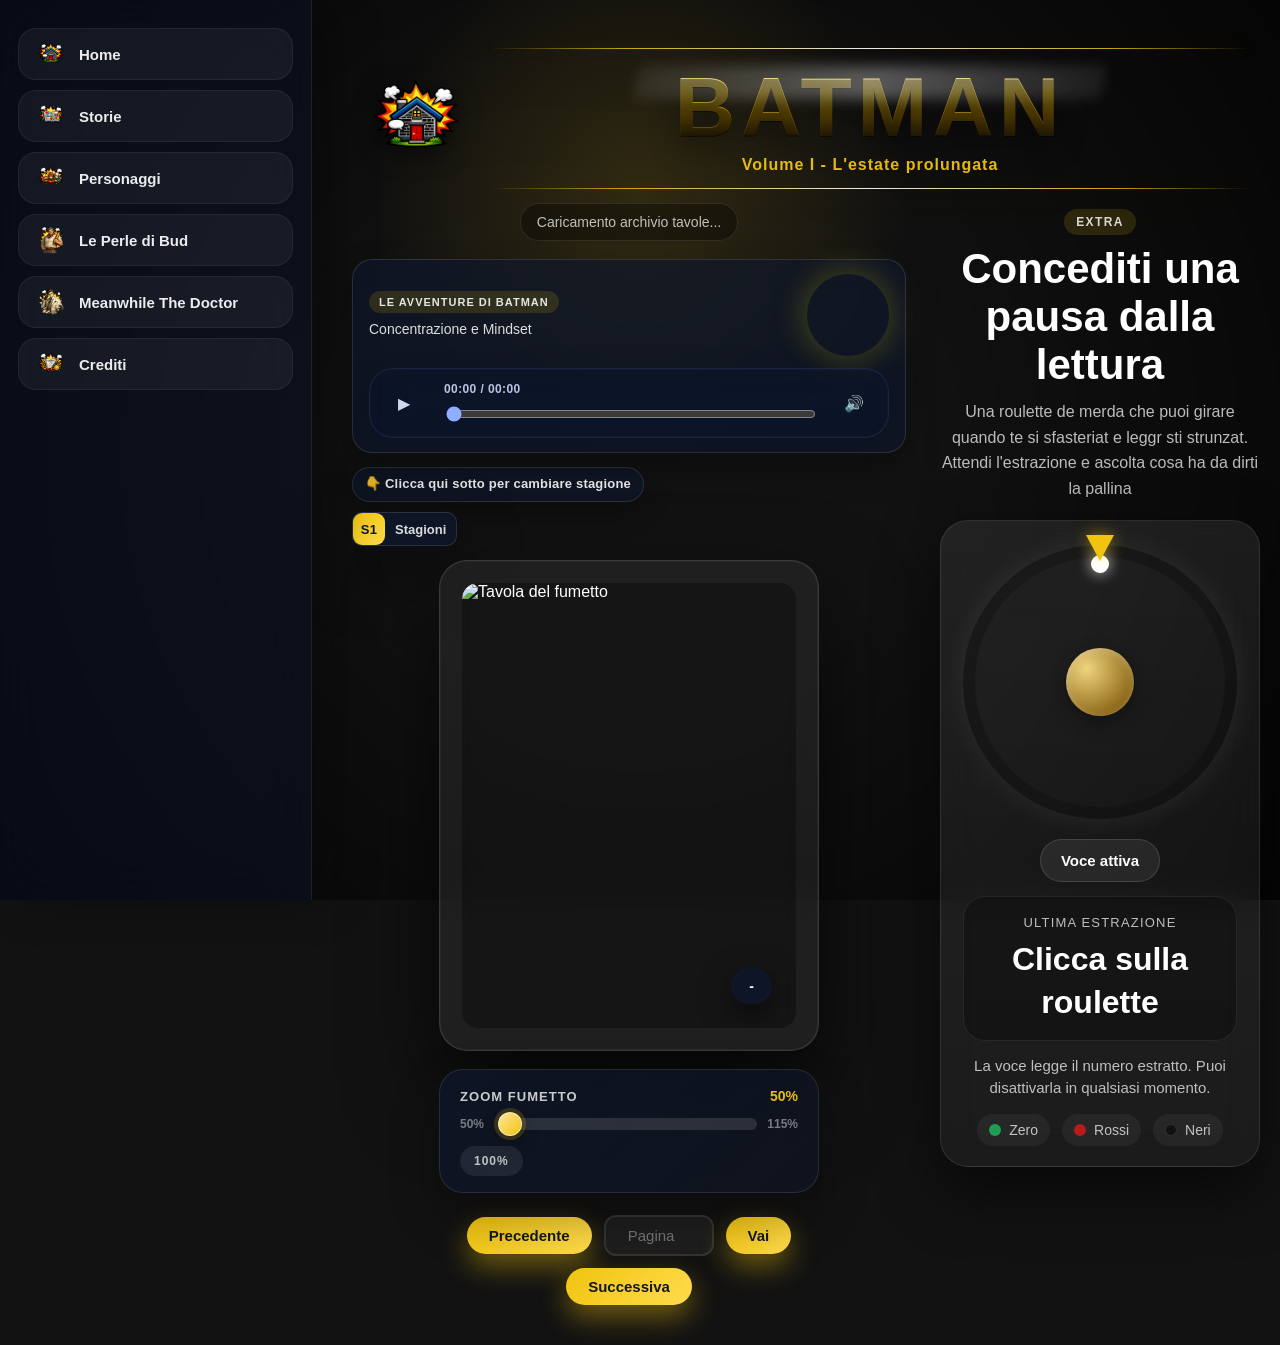
==== index.html @ f435e01a "index update" ====
﻿<!DOCTYPE html>
<html lang="it">
<head>
  <meta charset="utf-8" />
  <meta name="viewport" content="width=device-width,initial-scale=1" />
  <meta
    http-equiv="Content-Security-Policy"
    content="default-src 'self'; script-src 'self'; style-src 'self'; img-src 'self' data: blob:; media-src 'self' blob:; connect-src 'self'; font-src 'self' data:; object-src 'none'; base-uri 'self'; form-action 'self'; worker-src 'self'; manifest-src 'self'"
  />
  <title>Batman Comic Reader</title>
  <meta name="theme-color" content="#000000" />
  <meta name="mobile-web-app-capable" content="yes" />
  <meta name="apple-mobile-web-app-status-bar-style" content="black-translucent" />
  <meta name="apple-mobile-web-app-title" content="Comic Reader" />
  <link rel="manifest" href="./manifest.json?v=7" />
  <link rel="icon" href="./icons/icon-192.png?v=7" type="image/png" />
  <link rel="apple-touch-icon" href="./icons/icon-192.png?v=7" />
  <link rel="stylesheet" href="./app.css?v=7" />
</head>
<body>
  <video id="bg-video" autoplay muted loop playsinline preload="metadata">
    <source src="gotham.mp4" type="video/mp4" />
  </video>

  <button
    id="hamburger-toggle"
    class="hamburger-toggle"
    type="button"
    aria-label="Apri menu principale"
    aria-controls="site-drawer"
    aria-expanded="false"
  >
    <span aria-hidden="true">&#9776;</span>
  </button>

  <div id="site-drawer-overlay" class="site-drawer-overlay" hidden></div>

    <aside
      id="site-drawer"
      class="site-drawer"
      aria-label="Menu principale"
      aria-hidden="true"
      inert
    >
      <nav class="site-drawer-nav" aria-label="Link principali">
      <a href="./index.html" class="site-drawer-link">
        <img class="site-drawer-link-icon" src="./assets/menu/home.png" alt="" aria-hidden="true" />
        <span class="site-drawer-link-label">Home</span>
      </a>
      <a href="./storie.html" class="site-drawer-link">
        <img class="site-drawer-link-icon" src="./assets/menu/storie.png" alt="" aria-hidden="true" />
        <span class="site-drawer-link-label">Storie</span>
      </a>
      <a href="./personaggi.html" class="site-drawer-link">
        <img class="site-drawer-link-icon" src="./assets/menu/personaggi.png" alt="" aria-hidden="true" />
        <span class="site-drawer-link-label">Personaggi</span>
      </a>
      <a href="./le-perle-di-bud.html" class="site-drawer-link">
        <img class="site-drawer-link-icon" src="./assets/menu/le-perle-di-bud.png" alt="" aria-hidden="true" />
        <span class="site-drawer-link-label">Le Perle di Bud</span>
      </a>
      <a href="./meanwhile-the-doctor.html" class="site-drawer-link">
        <img class="site-drawer-link-icon" src="./assets/menu/meanwhile-the-doctor.png" alt="" aria-hidden="true" />
        <span class="site-drawer-link-label">Meanwhile The Doctor</span>
      </a>
      <a href="./crediti.html" class="site-drawer-link">
        <img class="site-drawer-link-icon" src="./assets/menu/crediti.png" alt="" aria-hidden="true" />
        <span class="site-drawer-link-label">Crediti</span>
      </a>
      </nav>
    </aside>

  <nav id="season-menu" class="menu season-popup-expanded is-compact-hidden" aria-label="Stagioni">
    <button
      id="season-menu-close"
      class="season-menu-close"
      type="button"
      aria-label="Chiudi selettore stagioni"
    >
      x
    </button>
    <a href="#" class="link active" data-page="1" data-label="Volume I - L'estate prolungata">
      <span class="link-icon">S1</span>
      <span class="link-text">L'estate prolungata</span>
    </a>
    <a href="#" class="link" data-page="45" data-label="Volume II - L'inverno sta arrivando">
      <span class="link-icon">S2</span>
      <span class="link-text">L'inverno sta arrivando</span>
    </a>
    <a href="#" class="link" data-page="98" data-label="Volume III - L'Abisso">
      <span class="link-icon">S3</span>
      <span class="link-text">L'Abisso</span>
    </a>
    <a href="#" class="link" data-page="146" data-label="Volume IV - A million miles from home">
      <span class="link-icon">S4</span>
      <span class="link-text">A million miles from home</span>
    </a>
  </nav>

  <header class="title-container" role="banner">
    <div class="logo-wrap" aria-hidden="true">
      <img class="title-logo-image" src="./assets/menu/home.png" alt="" />
    </div>
    <div class="title-text">
      <h1 id="comic-title" class="title-main">Batman</h1>
      <div id="title-sub" class="title-sub">Volume I - L'estate prolungata</div>
      <div class="title-reflection" aria-hidden="true"></div>
      <div class="title-scanline" aria-hidden="true"></div>
    </div>
  </header>

  <div class="experience-layout">
    <section class="comic-panel">
      <div class="reader-meta">
        <div id="reader-status" class="status-chip">Caricamento archivio tavole...</div>
      </div>

      <section class="theme-song-card" aria-label="Theme song del reader">
        <div class="theme-song-head">
          <div class="theme-song-copy">
            <span class="theme-song-kicker">Le Avventure di Batman</span>
            <p class="theme-song-text">Concentrazione e Mindset</p>
          </div>
          <div class="theme-song-visual-shell" aria-hidden="true">
            <canvas
              class="theme-song-visual theme-song-visual-static"
              id="theme-song-visual-static"
              width="82"
              height="82"
            ></canvas>
            <img
              class="theme-song-visual theme-song-visual-animated"
              id="theme-song-visual-animated"
              src="./media/theme-visualizer.gif"
              data-src="./media/theme-visualizer.gif"
              alt="Visualizzatore animato giallo del theme song"
              loading="lazy"
            />
          </div>
        </div>
        <div class="theme-song-player-shell" aria-label="Controlli theme song">
          <button
            class="theme-song-control theme-song-play"
            id="theme-song-play"
            type="button"
            aria-label="Riproduci theme song"
            aria-pressed="false"
          >
            <span class="theme-song-control-icon" id="theme-song-play-icon">&#9654;</span>

          </button>

          <div class="theme-song-progress-block">
            <div class="theme-song-time" id="theme-song-time">00:00 / 00:00</div>
            <input
              class="theme-song-progress"
              id="theme-song-progress"
              type="range"
              min="0"
              max="100"
              value="0"
              step="0.1"
              aria-label="Avanzamento theme song"
            />
          </div>

          <button
            class="theme-song-control theme-song-mute"
            id="theme-song-mute"
            type="button"
            aria-label="Attiva o disattiva audio"
            aria-pressed="false"
          >
            <span class="theme-song-control-icon" id="theme-song-mute-icon">&#128266;</span>
          </button>
        </div>

        <audio class="theme-song-player" id="theme-song-player" preload="metadata">
          <source src="./media/themesong.MP4" type="audio/mp4" />
          <source src="./media/themesong.MP4" type="video/mp4" />
          Il tuo browser non supporta il player audio
        </audio>
      </section>

      <div class="season-popup-helper-row">
        <div class="season-popup-helper">👇 Clicca qui sotto per cambiare stagione</div>
      </div>

      <div class="season-popup-row">
        <button
          id="season-popup-compact"
          class="season-popup-compact"
          type="button"
          aria-controls="season-menu"
          aria-expanded="false"
          aria-label="Apri selettore stagioni"
        >
          <span id="season-popup-code" class="season-popup-code">S1</span>
          <span id="season-popup-label" class="season-popup-label">Stagioni</span>
        </button>
      </div>

      <main class="comic-wrapper" role="region" aria-label="Fumetto">
        <div class="page-stage" id="page-stage">
          <div class="comic-frame" aria-hidden="true">
            <div class="page-layer prev">
              <img id="comic-prev" alt="" src="" />
            </div>
            <div class="page-layer current">
              <img id="comic-current" alt="Tavola del fumetto" src="" />
            </div>
            <div class="page-layer next">
              <img id="comic-next" alt="" src="" />
            </div>
          </div>
          <div id="page-shadow" aria-hidden="true"></div>
          <div id="page-counter" aria-hidden="true">-</div>
          <div id="vignette-container" aria-hidden="false"></div>
        </div>
      </main>

      <section class="reader-zoom-panel" aria-label="Zoom lettore">
        <div class="reader-zoom-head">
          <span class="reader-zoom-label">Zoom fumetto</span>
          <span id="reader-zoom-value" class="reader-zoom-value">100%</span>
        </div>
        <div class="reader-zoom-slider-row">
          <span class="reader-zoom-scale-label">50%</span>
          <input
            id="reader-zoom-range"
            class="reader-zoom-range"
            type="range"
            min="50"
            max="115"
            step="1"
            value="100"
            aria-label="Regola la grandezza del fumetto"
          />
          <span class="reader-zoom-scale-label">115%</span>
        </div>
        <button id="reader-zoom-reset" class="reader-zoom-reset" type="button">100%</button>
      </section>

      <div class="toolbar" aria-label="Controlli lettore">
        <button id="prev-btn" class="nav-btn" type="button" aria-label="Pagina precedente">Precedente</button>
        <div class="page-jump">
          <input type="number" id="page-input" min="1" placeholder="Pagina" />
          <button id="page-btn" type="button" aria-label="Vai alla pagina">Vai</button>
        </div>
        <button id="next-btn" class="nav-btn" type="button" aria-label="Pagina successiva">Successiva</button>
      </div>
    </section>
    <aside class="roulette-section" aria-labelledby="roulette-title">
    <div class="roulette-shell">
      <div class="roulette-copy">
        <span class="roulette-kicker">Extra</span>
        <h2 id="roulette-title">Concediti una pausa dalla lettura</h2>
        <p class="roulette-description">
          Una roulette de merda che puoi girare quando te si sfasteriat e leggr sti strunzat. Attendi l'estrazione e ascolta cosa ha da dirti la pallina
        </p>
      </div>

      <div class="roulette-card">
        <div
          class="roulette-container"
          id="roulette-container"
          role="button"
          tabindex="0"
          aria-label="Avvia la roulette"
          aria-disabled="false"
        >
          <div class="roulette-pointer" aria-hidden="true"></div>
          <canvas id="roulette-wheel" width="500" height="500" aria-hidden="true"></canvas>
          <div class="roulette-ball" id="roulette-ball" aria-hidden="true"></div>
          <div class="roulette-center" aria-hidden="true"></div>
        </div>

        <div class="roulette-controls">
          <div class="roulette-actions">
            <button id="roulette-voice-btn" class="roulette-btn roulette-btn-secondary" type="button" aria-pressed="true">Voce attiva</button>
          </div>

          <div class="roulette-result-panel">
            <span class="roulette-result-label">Ultima estrazione</span>
            <div id="roulette-result" class="roulette-result" aria-live="polite">Clicca sulla roulette</div>
          </div>

          <div class="roulette-hint">
            La voce legge il numero estratto. Puoi disattivarla in qualsiasi momento.
          </div>

          <div class="roulette-legend" aria-hidden="true">
            <span><i class="roulette-green"></i> Zero</span>
            <span><i class="roulette-red"></i> Rossi</span>
            <span><i class="roulette-black"></i> Neri</span>
          </div>
        </div>
      </div>
    </div>
    </aside>
  </div>

  <div class="modal" id="modal" role="dialog" aria-modal="true" hidden>
    <img id="img-zoom" class="modal-content" alt="Vignetta ingrandita" />
  </div>

  <div
    class="theme-video-modal"
    id="theme-video-modal"
    role="dialog"
    aria-modal="true"
    aria-labelledby="theme-video-title"
    aria-hidden="true"
    tabindex="-1"
    inert
    hidden
  >
    <div class="theme-video-card">
      <div class="theme-video-topbar">
        <div id="theme-video-title" class="theme-video-title">Theme Song</div>
        <button id="theme-video-close" class="theme-video-close" type="button" aria-label="Chiudi video theme song">
          Chiudi
        </button>
      </div>
      <video
        id="theme-video-player"
        class="theme-video-player"
        playsinline
        muted
        preload="none"
      >
        <source src="./media/themesong.MP4" type="video/mp4" />
      </video>
    </div>
  </div>

  <button
    id="install-app-btn"
    class="install-app-btn"
    type="button"
    hidden
    aria-label="Installa l'app Comic Reader"
  >
    Installa App
  </button>

  <div id="ios-install-modal" class="install-modal" hidden aria-hidden="true">
    <div
      class="install-modal-card"
      role="dialog"
      aria-modal="true"
      aria-labelledby="ios-install-title"
      aria-describedby="ios-install-description"
      tabindex="-1"
    >
      <h2 id="ios-install-title">Aggiungi alla Home</h2>
      <p id="ios-install-description">Apri il menu di condivisione del browser e aggiungi il reader alla schermata Home.</p>
      <ol id="ios-install-steps" class="install-steps">
        <li>Tocca il tasto Condividi.</li>
        <li>Scegli "Aggiungi alla schermata Home".</li>
        <li>Conferma per creare l'icona dell'app.</li>
      </ol>
      <div class="install-actions">
        <button id="ios-install-dismiss" class="install-secondary" type="button">Non mostrare piu'</button>
        <button id="ios-install-close" class="install-primary" type="button" aria-label="Chiudi istruzioni installazione">Ho capito</button>
      </div>
    </div>
  </div>

  <script src="./app.js?v=7" defer></script>
</body>
</html>
---- app.css ----
﻿:root{
  --bg:#121212;
  --panel:rgba(255,255,255,0.08);
  --panel-strong:rgba(15,23,42,0.9);
  --stroke:rgba(255,255,255,0.14);
  --gold:#f1c40f;
  --gold-soft:#ffdb4d;
  --text:#ffffff;
  --muted:rgba(255,255,255,0.72);
  --shadow:0 24px 60px rgba(0,0,0,0.55);
  --page-stage-aspect-ratio:3 / 4;
  --page-layer-transition:transform .3s ease;
  --prev-layer-transform:translate3d(-100%,0,0);
  --current-layer-transform:translate3d(0,0,0);
  --next-layer-transform:translate3d(100%,0,0);
  --page-shadow-opacity:0;
  --page-shadow-background:linear-gradient(to right, rgba(0,0,0,0.5), transparent);
  --roulette-ball-left:50%;
  --roulette-ball-top:7%;
  --reader-zoom-scale:1;
  --reader-zoom-progress:76.923%;
}

html{
  height:100%;
  overscroll-behavior:none;
}

*{
  box-sizing:border-box;
}

body{
  background:var(--bg);
  color:var(--text);
  font-family:"Segoe UI",Tahoma,Verdana,sans-serif;
  margin:0;
  min-height:100vh;
  min-height:100dvh;
  display:flex;
  flex-direction:column;
  align-items:center;
  padding:28px 20px 40px;
  overflow-x:hidden;
  overscroll-behavior:none;
}

body.hamburger-open{
  overflow:hidden;
}

#bg-video{
  position:fixed;
  inset:0;
  width:100%;
  height:100%;
  object-fit:cover;
  z-index:-3;
  filter:brightness(0.22) blur(4px) contrast(1.12);
  transform:scale(1.05);
}

body::before{
  content:"";
  position:fixed;
  inset:0;
  z-index:-2;
  background:
    radial-gradient(circle at 50% 22%, rgba(241,196,15,0.14), transparent 28%),
    radial-gradient(circle at center, transparent 36%, rgba(0,0,0,0.7) 100%);
  pointer-events:none;
}

.menu{
  position:fixed;
  top:20px;
  left:86px;
  display:flex;
  gap:10px;
  padding:8px 12px;
  background:rgba(15,23,42,0.84);
  backdrop-filter:blur(20px);
  border:1px solid var(--stroke);
  border-radius:30px;
  box-shadow:var(--shadow);
  z-index:2000;
  transition:transform .35s ease, opacity .35s ease, visibility .35s ease;
}

.season-menu-close{
  width:40px;
  height:40px;
  display:inline-flex;
  align-items:center;
  justify-content:center;
  border:none;
  border-radius:14px;
  background:rgba(255,255,255,0.08);
  color:var(--text);
  font-size:24px;
  line-height:1;
  cursor:pointer;
  transition:transform .18s ease, background .18s ease;
}

.season-menu-close:hover,
.season-menu-close:focus-visible{
  transform:translateY(-2px);
  background:rgba(255,255,255,0.16);
  outline:none;
}

.menu.hidden,
.menu.is-compact-hidden{
  opacity:0;
  visibility:hidden;
  transform:translateY(-16px);
  pointer-events:none;
}

.hamburger-toggle{
  position:fixed;
  top:16px;
  left:16px;
  width:52px;
  height:52px;
  display:inline-flex;
  align-items:center;
  justify-content:center;
  border:none;
  border-radius:18px;
  background:rgba(15,23,42,0.84);
  color:var(--text);
  backdrop-filter:blur(20px);
  border:1px solid var(--stroke);
  box-shadow:var(--shadow);
  cursor:pointer;
  z-index:2200;
  transition:transform .22s ease, background .22s ease;
}

.hamburger-toggle span{
  font-size:24px;
  line-height:1;
}

.hamburger-toggle:hover,
.hamburger-toggle:focus-visible{
  transform:translateY(-2px);
  background:rgba(20,30,48,0.94);
  outline:none;
}

.site-drawer-overlay{
  position:fixed;
  inset:0;
  z-index:2140;
  background:rgba(2,6,18,0.6);
  backdrop-filter:blur(4px);
}

.site-drawer-overlay[hidden]{
  display:none;
}

.site-drawer{
  position:fixed;
  top:0;
  left:0;
  bottom:0;
  width:min(82vw, 320px);
  padding:88px 18px 24px;
  display:flex;
  flex-direction:column;
  background:rgba(11,19,38,0.5);
  backdrop-filter:blur(24px);
  border-right:1px solid rgba(255,255,255,0.08);
  box-shadow:28px 0 48px rgba(0,0,0,0.35);
  transform:translateX(-105%);
  opacity:0;
  visibility:hidden;
  pointer-events:none;
  transition:transform .28s ease, opacity .22s ease, visibility .22s ease;
  z-index:2160;
}

.site-drawer.is-open{
  transform:translateX(0);
  opacity:1;
  visibility:visible;
  pointer-events:auto;
}

.site-drawer-nav{
  display:flex;
  flex-direction:column;
  gap:10px;
}

.site-drawer-link{
  display:flex;
  align-items:center;
  gap:12px;
  min-height:52px;
  padding:0 16px;
  border-radius:18px;
  text-decoration:none;
  color:rgba(255,255,255,0.92);
  background:rgba(255,255,255,0.05);
  border:1px solid rgba(255,255,255,0.06);
  font-size:15px;
  font-weight:700;
  transition:transform .18s ease, background .18s ease, color .18s ease;
}

.site-drawer-link-icon{
  width:32px;
  height:32px;
  object-fit:contain;
  flex-shrink:0;
  pointer-events:none;
}

.site-drawer-link-icon.is-missing{
  display:none;
}

.site-drawer-link-label{
  min-width:0;
  flex:1;
}

.site-drawer-link:hover,
.site-drawer-link:focus-visible{
  transform:translateX(4px);
  background:rgba(241,196,15,0.96);
  color:#0f172a;
  outline:none;
}

.site-drawer-link[aria-current="page"]{
  background:rgba(241,196,15,0.96);
  color:#0f172a;
  box-shadow:0 10px 24px rgba(241,196,15,0.22);
}

.stories-page{
  padding-top:108px;
}

.credits-page{
  padding-top:108px;
}

.personaggi-page,
.roulette-page{
  padding-top:108px;
}

body.desktop-drawer-visible{
  padding-left:352px;
}

.stories-shell{
  width:min(100%, 1220px);
  display:flex;
  flex-direction:column;
  gap:28px;
}

.stories-hero{
  width:100%;
  padding:30px 28px;
  border-radius:30px;
  background:linear-gradient(180deg, rgba(15,23,42,0.82), rgba(15,23,42,0.58));
  border:1px solid rgba(255,255,255,0.1);
  box-shadow:var(--shadow);
  backdrop-filter:blur(20px);
}

.stories-badge{
  display:inline-flex;
  align-items:center;
  justify-content:center;
  width:fit-content;
  margin-bottom:14px;
  padding:7px 12px;
  border-radius:999px;
  background:rgba(241,196,15,0.14);
  color:rgba(255,255,255,0.88);
  font-size:12px;
  font-weight:800;
  letter-spacing:1px;
  text-transform:uppercase;
}

.stories-title{
  margin:0 0 12px;
  font-size:clamp(34px, 6vw, 62px);
  font-weight:900;
  letter-spacing:2px;
}

.stories-intro{
  max-width:760px;
  margin:0;
  color:rgba(255,255,255,0.82);
  font-size:16px;
  line-height:1.7;
}

.stories-actions{
  margin-top:18px;
  display:flex;
  flex-wrap:wrap;
  gap:12px;
}

.stories-back-link{
  display:inline-flex;
  align-items:center;
  justify-content:center;
  min-height:48px;
  padding:0 18px;
  border-radius:999px;
  text-decoration:none;
  font-weight:800;
  background:linear-gradient(135deg, var(--gold), var(--gold-soft));
  color:#111827;
  box-shadow:0 12px 28px rgba(241,196,15,0.32);
  transition:transform .18s ease, box-shadow .18s ease;
}

.stories-back-link:hover,
.stories-back-link:focus-visible{
  transform:translateY(-2px);
  box-shadow:0 16px 34px rgba(241,196,15,0.4);
  outline:none;
}

.seasons-section{
  display:flex;
  flex-direction:column;
  gap:16px;
}

.seasons-grid{
  display:grid;
  grid-template-columns:repeat(3, minmax(0, 1fr));
  gap:22px;
}

.season-card{
  display:flex;
  flex-direction:column;
  min-width:0;
  overflow:hidden;
  text-decoration:none;
  color:var(--text);
  border-radius:28px;
  background:rgba(15,23,42,0.78);
  border:1px solid rgba(255,255,255,0.1);
  box-shadow:0 20px 44px rgba(0,0,0,0.28);
  backdrop-filter:blur(18px);
  transition:transform .22s ease, box-shadow .22s ease, border-color .22s ease;
}

.season-card:hover,
.season-card:focus-visible{
  transform:translateY(-5px);
  box-shadow:0 30px 60px rgba(0,0,0,0.36);
  border-color:rgba(241,196,15,0.3);
  outline:none;
}

.season-cover{
  position:relative;
  aspect-ratio:3 / 4.1;
  overflow:hidden;
  background:rgba(255,255,255,0.05);
}

.season-cover::after{
  content:"";
  position:absolute;
  inset:0;
  background:linear-gradient(to top, rgba(9,13,24,0.78), transparent 45%);
  pointer-events:none;
}

.season-cover img{
  width:100%;
  height:100%;
  display:block;
  object-fit:cover;
}

.personaggi-page .season-cover{
  display:flex;
  align-items:center;
  justify-content:center;
  padding:14px;
}

.personaggi-page .season-cover img{
  object-fit:contain;
  object-position:center;
}

.season-info{
  display:flex;
  flex-direction:column;
  gap:10px;
  padding:18px 18px 20px;
}

.season-badge{
  display:inline-flex;
  align-items:center;
  justify-content:center;
  width:fit-content;
  min-height:34px;
  padding:0 12px;
  border-radius:999px;
  background:rgba(241,196,15,0.14);
  color:var(--gold-soft);
  font-size:12px;
  font-weight:800;
  letter-spacing:1px;
  text-transform:uppercase;
}

.season-title{
  margin:0;
  font-size:22px;
  line-height:1.2;
}

.season-subtitle{
  margin:0;
  color:rgba(255,255,255,0.78);
  font-size:14px;
  line-height:1.55;
}

.season-link-note{
  color:rgba(255,255,255,0.58);
  font-size:12px;
  line-height:1.45;
}

.story-lore{
  display:flex;
  flex-direction:column;
  gap:20px;
}

.story-lore-hero,
.story-lore-section{
  padding:24px 24px 26px;
  border-radius:28px;
  background:rgba(15,23,42,0.74);
  border:1px solid rgba(255,255,255,0.08);
  box-shadow:0 18px 40px rgba(0,0,0,0.24);
  backdrop-filter:blur(18px);
}

.story-lore-title{
  margin:0 0 12px;
  font-size:clamp(26px, 4vw, 40px);
  line-height:1.15;
}

.story-lore-section .story-lore-title{
  font-size:clamp(22px, 3vw, 30px);
}

.story-lore-subtitle{
  margin:0 0 12px;
  color:rgba(255,255,255,0.9);
  font-size:18px;
  line-height:1.6;
}

.story-lore-text{
  margin:0;
  color:rgba(255,255,255,0.8);
  font-size:15px;
  line-height:1.75;
}

.story-lore-grid{
  display:grid;
  grid-template-columns:repeat(3, minmax(0, 1fr));
  gap:18px;
}

.story-lore-grid-two{
  grid-template-columns:repeat(2, minmax(0, 1fr));
}

.story-lore-card{
  display:flex;
  flex-direction:column;
  gap:10px;
  min-width:0;
  padding:18px 18px 20px;
  border-radius:22px;
  background:rgba(255,255,255,0.04);
  border:1px solid rgba(255,255,255,0.08);
  box-shadow:inset 0 0 0 1px rgba(255,255,255,0.01);
}

.story-lore-card h4{
  margin:0;
  color:rgba(255,255,255,0.96);
  font-size:17px;
  line-height:1.35;
}

.story-lore-quote{
  margin:0;
  padding:26px 24px;
  border-radius:28px;
  background:linear-gradient(135deg, rgba(241,196,15,0.18), rgba(15,23,42,0.82));
  border:1px solid rgba(241,196,15,0.22);
  box-shadow:0 18px 40px rgba(0,0,0,0.24);
  color:rgba(255,255,255,0.96);
  font-size:clamp(18px, 2.2vw, 24px);
  font-weight:700;
  line-height:1.6;
}

.credits-shell{
  width:min(100%, 1100px);
  display:flex;
  flex-direction:column;
  gap:28px;
}

main.credits-shell{
  margin-top:32px;
}

.showcase-shell{
  width:min(100%, 1100px);
  display:flex;
  flex-direction:column;
  gap:28px;
}

.credits-hero{
  width:100%;
  padding:30px 28px;
  border-radius:30px;
  background:linear-gradient(180deg, rgba(15,23,42,0.82), rgba(15,23,42,0.58));
  border:1px solid rgba(255,255,255,0.1);
  box-shadow:var(--shadow);
  backdrop-filter:blur(20px);
}

.showcase-hero{
  width:100%;
  padding:30px 28px;
  border-radius:30px;
  background:linear-gradient(180deg, rgba(15,23,42,0.82), rgba(15,23,42,0.58));
  border:1px solid rgba(255,255,255,0.1);
  box-shadow:var(--shadow);
  backdrop-filter:blur(20px);
}

.credits-title{
  margin:0 0 12px;
  font-size:clamp(34px, 6vw, 62px);
  font-weight:900;
  letter-spacing:2px;
}

.credits-intro{
  max-width:760px;
  margin:0;
  color:rgba(255,255,255,0.82);
  font-size:16px;
  line-height:1.7;
}

.showcase-title{
  margin:0 0 12px;
  font-size:clamp(34px, 6vw, 62px);
  font-weight:900;
  letter-spacing:2px;
}

.showcase-intro{
  max-width:760px;
  margin:0;
  color:rgba(255,255,255,0.82);
  font-size:16px;
  line-height:1.7;
}

.showcase-grid{
  display:grid;
  grid-template-columns:repeat(2, minmax(0, 1fr));
  gap:20px;
}

.showcase-card{
  padding:22px 22px 24px;
  border-radius:24px;
  background:rgba(15,23,42,0.74);
  border:1px solid rgba(255,255,255,0.08);
  box-shadow:0 18px 40px rgba(0,0,0,0.24);
  backdrop-filter:blur(18px);
}

.showcase-card h2,
.showcase-card h3{
  margin:0 0 12px;
}

.showcase-card p{
  margin:0;
  color:rgba(255,255,255,0.8);
  line-height:1.7;
}

.showcase-note{
  width:100%;
  max-width:920px;
  margin:0 auto;
  padding:18px 20px;
  border-radius:22px;
  background:rgba(241,196,15,0.12);
  border:1px solid rgba(241,196,15,0.2);
  color:rgba(255,255,255,0.88);
  line-height:1.65;
}

.showcase-back-link{
  display:inline-flex;
  align-items:center;
  justify-content:center;
  width:fit-content;
  min-height:48px;
  padding:0 18px;
  border-radius:999px;
  text-decoration:none;
  font-weight:800;
  background:linear-gradient(135deg, var(--gold), var(--gold-soft));
  color:#111827;
  box-shadow:0 12px 28px rgba(241,196,15,0.32);
  transition:transform .18s ease, box-shadow .18s ease;
}

.showcase-back-link:hover,
.showcase-back-link:focus-visible{
  transform:translateY(-2px);
  box-shadow:0 16px 34px rgba(241,196,15,0.4);
  outline:none;
}

.credits-video-section{
  display:flex;
  flex-direction:column;
  gap:18px;
}

.credits-video-wrapper{
  width:100%;
  max-width:920px;
  margin:0 auto;
  padding:18px;
  border-radius:28px;
  background:rgba(15,23,42,0.78);
  border:1px solid rgba(255,255,255,0.1);
  box-shadow:0 20px 44px rgba(0,0,0,0.28);
  backdrop-filter:blur(18px);
}

.credits-video{
  width:100%;
  display:block;
  aspect-ratio:16 / 9;
  border-radius:18px;
  background:#06090f;
  box-shadow:0 18px 38px rgba(0,0,0,0.3);
}

.credits-note{
  margin:12px 2px 0;
  color:rgba(255,255,255,0.64);
  font-size:13px;
  line-height:1.5;
}

.credits-info{
  max-width:920px;
  margin:0 auto;
  padding:22px 24px;
  border-radius:24px;
  background:rgba(15,23,42,0.68);
  border:1px solid rgba(255,255,255,0.08);
  box-shadow:0 16px 36px rgba(0,0,0,0.24);
  backdrop-filter:blur(16px);
}

.credits-info h2{
  margin:0 0 12px;
  font-size:24px;
}

.credits-info p{
  margin:0;
  color:rgba(255,255,255,0.8);
  line-height:1.7;
}

.credits-back-link{
  display:inline-flex;
  align-items:center;
  justify-content:center;
  width:fit-content;
  min-height:48px;
  padding:0 18px;
  border-radius:999px;
  text-decoration:none;
  font-weight:800;
  background:linear-gradient(135deg, var(--gold), var(--gold-soft));
  color:#111827;
  box-shadow:0 12px 28px rgba(241,196,15,0.32);
  transition:transform .18s ease, box-shadow .18s ease;
}

.credits-back-link:hover,
.credits-back-link:focus-visible{
  transform:translateY(-2px);
  box-shadow:0 16px 34px rgba(241,196,15,0.4);
  outline:none;
}

.season-popup-helper-row{
  width:100%;
  max-width:760px;
  display:flex;
  justify-content:flex-start;
}

.season-popup-row{
  width:100%;
  max-width:760px;
  display:flex;
  justify-content:flex-start;
  margin:0 0 14px;
}

.season-popup-compact,
.season-popup-fixed{
  position:relative;
  min-width:32px;
  min-height:32px;
  display:inline-flex;
  align-items:center;
  justify-content:flex-start;
  gap:10px;
  padding:0 10px 0 0;
  border:none;
  border-radius:10px;
  background:rgba(15,23,42,0.88);
  color:var(--text);
  box-shadow:var(--shadow);
  backdrop-filter:blur(18px);
  border:1px solid rgba(255,255,255,0.12);
  cursor:pointer;
  transition:transform .28s ease, opacity .28s ease, visibility .28s ease, background .22s ease;
}

.season-popup-compact:hover,
.season-popup-compact:focus-visible{
  transform:translateY(-2px);
  background:rgba(20,30,48,0.94);
  outline:none;
}

.season-popup-compact.is-hidden{
  opacity:0;
  visibility:hidden;
  transform:translateY(-12px);
  pointer-events:none;
}

.season-popup-helper{
  width:fit-content;
  max-width:760px;
  margin:0 0 10px;
  padding:8px 12px;
  border-radius:999px;
  background:rgba(15,23,42,0.7);
  border:1px solid rgba(255,255,255,0.12);
  box-shadow:0 12px 28px rgba(0,0,0,0.25);
  color:rgba(255,255,255,0.92);
  font-size:13px;
  font-weight:700;
  letter-spacing:.2px;
  line-height:1.3;
  text-align:left;
  align-self:flex-start;
}

.theme-song-card{
  width:100%;
  max-width:760px;
  margin:0 0 14px;
  padding:14px 16px;
  display:flex;
  flex-direction:column;
  gap:12px;
  border-radius:20px;
  background:rgba(15,23,42,0.7);
  border:1px solid rgba(255,255,255,0.12);
  box-shadow:0 16px 34px rgba(0,0,0,0.26);
  backdrop-filter:blur(16px);
}

.theme-song-head{
  display:flex;
  align-items:center;
  justify-content:space-between;
  gap:16px;
  isolation:isolate;
}

.theme-song-copy{
  display:flex;
  flex-direction:column;
  gap:6px;
  min-width:0;
}

.theme-song-kicker{
  display:inline-flex;
  width:fit-content;
  padding:5px 10px;
  border-radius:999px;
  background:rgba(241,196,15,0.14);
  color:rgba(255,255,255,0.88);
  font-size:11px;
  font-weight:800;
  letter-spacing:1px;
  text-transform:uppercase;
}

.theme-song-text{
  margin:0;
  color:rgba(255,255,255,0.86);
  font-size:14px;
  line-height:1.5;
}

.theme-song-visual{
  width:82px;
  height:82px;
  object-fit:cover;
  border-radius:50%;
  mix-blend-mode:screen;
  filter:brightness(1.16) saturate(1.2) contrast(1.2);
  box-shadow:0 0 34px rgba(241,196,15,0.26);
  background:transparent;
}

.theme-song-visual-shell{
  position:relative;
  width:82px;
  height:82px;
  flex:0 0 82px;
}

.theme-song-visual-shell .theme-song-visual{
  position:absolute;
  inset:0;
  display:block;
}

.theme-song-visual-static{
  opacity:1;
  transition:opacity .2s ease;
}

.theme-song-visual-animated{
  opacity:0;
  transition:opacity .2s ease;
}

.theme-song-card.is-playing .theme-song-visual-static{
  opacity:0;
}

.theme-song-card.is-playing .theme-song-visual-animated{
  opacity:1;
}

.theme-song-player-shell{
  width:100%;
  display:flex;
  align-items:center;
  gap:8px;
  padding:8px;
  background:rgba(10,20,46,0.34);
  backdrop-filter:blur(20px);
  -webkit-backdrop-filter:blur(20px);
  border-radius:24px;
  border:1px solid rgba(106,144,255,0.14);
  box-shadow:
    inset 0 0 0 1px rgba(255,255,255,0.02),
    0 14px 34px rgba(8,16,38,0.16);
}

.theme-song-control{
  border:none;
  display:flex;
  align-items:center;
  justify-content:center;
  gap:10px;
  width:52px;
  height:52px;
  padding:0 16px;
  border-radius:20px;
  background:transparent;
  color:rgba(222,232,255,0.92);
  cursor:pointer;
  overflow:hidden;
  transition:
    width .4s cubic-bezier(0.175, 0.885, 0.32, 1.275),
    background .25s ease,
    color .25s ease,
    transform .25s ease;
}

.theme-song-control:hover,
.theme-song-control:focus-visible{
  width:135px;
  background:rgba(87,126,219,0.18);
  outline:none;
}

.theme-song-card.is-playing .theme-song-play{
  background:rgba(18,34,72,0.92);
  color:#ffffff;
  width:135px;
  box-shadow:0 10px 24px rgba(8,16,38,0.24);
}

.theme-song-card.is-muted .theme-song-mute{
  background:rgba(18,34,72,0.92);
  color:#ffffff;
}

.theme-song-control-icon{
  min-width:20px;
  display:inline-flex;
  align-items:center;
  justify-content:center;
  font-size:16px;
}

.theme-song-control-text{
  display:none;
}

.theme-song-progress-block{
  min-width:0;
  flex:1 1 auto;
  display:flex;
  flex-direction:column;
  gap:8px;
  padding:0 6px;
}

.theme-song-time{
  color:rgba(214,226,255,0.86);
  font-size:12px;
  font-weight:700;
  letter-spacing:.4px;
}

.theme-song-progress{
  width:100%;
  accent-color:#8faeff;
}

.theme-song-player{
  display:none;
}

.credits-player-video{
  width:100%;
  display:block;
  aspect-ratio:16 / 9;
  border-radius:14px;
  background:#06090f;
  box-shadow:0 10px 24px rgba(0,0,0,0.28);
}

@media (max-width:600px){
  .theme-song-head{
    align-items:flex-start;
  }

  .theme-song-visual-shell{
    width:64px;
    height:64px;
    flex-basis:64px;
  }

  .theme-song-visual{
    width:64px;
    height:64px;
  }

  .theme-song-player-shell{
    flex-wrap:nowrap;
    align-items:center;
    padding:10px;
  }

  .theme-song-control:hover,
  .theme-song-control:focus-visible,
  .theme-song-card.is-playing .theme-song-play{
    width:112px;
  }

  .theme-song-progress-block{
    width:auto;
    order:2;
    flex:1 1 auto;
    padding:0 4px;
  }

  .theme-song-play{
    order:1;
    flex:0 0 auto;
  }

  .theme-song-mute{
    order:3;
    flex:0 0 auto;
  }
}

.season-popup-code{
  min-width:auto;
  width:32px;
  height:32px;
  display:inline-flex;
  align-items:center;
  justify-content:center;
  padding:0;
  border-radius:9px;
  background:linear-gradient(135deg, var(--gold), var(--gold-soft));
  color:#0f172a;
  font-weight:900;
  font-size:13px;
  letter-spacing:.4px;
}

.season-popup-label{
  display:inline-block;
  max-width:220px;
  overflow:hidden;
  text-overflow:ellipsis;
  white-space:nowrap;
  font-size:13px;
  font-weight:700;
  color:rgba(255,255,255,0.86);
}

button,
.hamburger-toggle,
.season-popup-compact,
.toolbar,
.page-jump,
.install-app-btn,
.theme-song-control,
.theme-video-close{
  touch-action:manipulation;
}

.link{
  display:inline-flex;
  align-items:center;
  gap:10px;
  width:52px;
  height:52px;
  padding:0 8px;
  overflow:hidden;
  white-space:nowrap;
  border-radius:18px;
  text-decoration:none;
  font-weight:700;
  font-size:14px;
  color:var(--gold);
  background:rgba(255,255,255,0.08);
  transition:width .45s cubic-bezier(.175,.885,.32,1.275), background .25s ease, transform .18s ease, color .25s ease;
}

.link:hover,
.link:focus-visible,
.link.expanded{
  width:220px;
  background:rgba(241,196,15,0.96);
  color:#0f172a;
  transform:translateY(-2px);
}

.link.active{
  background:var(--gold);
  color:#0f172a;
  box-shadow:0 6px 18px rgba(241,196,15,0.45);
}

.link-icon{
  min-width:28px;
  display:inline-flex;
  align-items:center;
  justify-content:center;
  font-weight:800;
}

.link-text{
  max-width:0;
  opacity:0;
  transform:translateX(-6px);
  transition:max-width .45s ease, opacity .25s ease, transform .25s ease;
  color:inherit;
}

.link:hover .link-text,
.link:focus-visible .link-text,
.link.expanded .link-text{
  max-width:480px;
  opacity:1;
  transform:translateX(0);
}

.title-container{
  display:flex;
  align-items:center;
  justify-content:center;
  gap:18px;
  width:100%;
  max-width:980px;
  margin:20px 0 14px;
  text-align:center;
}

.logo-wrap{
  display:flex;
  align-items:center;
  justify-content:center;
  filter:drop-shadow(0 6px 12px rgba(0,0,0,0.6));
}

.title-logo-image{
  width:clamp(72px, 10vw, 110px);
  height:auto;
  display:block;
  object-fit:contain;
}

.title-text{
  position:relative;
  display:flex;
  flex-direction:column;
  align-items:center;
  gap:8px;
  width:min(100%, 760px);
  padding:18px 28px 16px;
  line-height:1;
}

.title-text::before,
.title-text::after{
  content:"";
  position:absolute;
  left:0;
  width:100%;
  height:1px;
  background:linear-gradient(
    90deg,
    rgba(241,196,15,0),
    rgba(241,196,15,0.82) 18%,
    rgba(255,255,255,0.92) 50%,
    rgba(241,196,15,0.82) 82%,
    rgba(241,196,15,0)
  );
  box-shadow:0 0 16px rgba(241,196,15,0.18);
  pointer-events:none;
}

.title-text::before{
  top:0;
}

.title-text::after{
  bottom:0;
}

.title-main{
  margin:0;
  position:relative;
  z-index:2;
  font-weight:900;
  font-size:clamp(36px, 6.5vw, 92px);
  letter-spacing:6px;
  text-transform:uppercase;
  background:linear-gradient(180deg, #fff0b8 0%, var(--gold) 30%, #c28f06 60%, #0b0b0b 100%);
  -webkit-background-clip:text;
  background-clip:text;
  color:transparent;
  text-shadow:0 1px 0 rgba(0,0,0,0.55), 0 10px 30px rgba(0,0,0,0.45);
  transition:transform .35s cubic-bezier(.2,.9,.2,1), filter .35s ease;
}

.title-main::after{
  content:"";
  position:absolute;
  left:-10%;
  top:0;
  width:120%;
  height:40%;
  transform:skewX(-12deg);
  background:linear-gradient(90deg, rgba(255,255,255,0.08), rgba(255,255,255,0.35), rgba(255,255,255,0.08));
  pointer-events:none;
  mix-blend-mode:screen;
  filter:blur(6px);
  opacity:0.9;
}

.title-main.glitch{
  transform:translateX(-2px) skewX(-1deg) scale(1.01);
  filter:drop-shadow(0 6px 18px rgba(0,0,0,0.55));
}

.title-main.glitch-flash{
  filter:brightness(1.4) saturate(1.1);
}

.title-main.is-touch-pulse{
  transform:translateY(-3px) scale(1.02);
}

.title-main.glitch::before,
.title-main.glitch::after{
  content:attr(data-text);
  position:absolute;
  inset:0;
  pointer-events:none;
  mix-blend-mode:screen;
  opacity:0.85;
}

.title-main.glitch::before{
  color:rgba(255,96,96,0.9);
  transform:translateX(-3px) translateY(1px);
  clip-path:polygon(0 0,100% 0,100% 30%,0 30%);
}

.title-main.glitch::after{
  color:rgba(96,168,255,0.9);
  transform:translateX(3px) translateY(-1px);
  clip-path:polygon(0 70%,100% 70%,100% 100%,0 100%);
}

.title-sub{
  color:rgba(241,196,15,0.96);
  font-weight:600;
  font-size:clamp(12px, 1.4vw, 16px);
  letter-spacing:1px;
}

.title-reflection{
  position:absolute;
  left:50%;
  top:calc(100% + 6px);
  width:92%;
  height:26px;
  transform:translateX(-50%) scaleY(-1);
  border-radius:8px;
  opacity:0.28;
  filter:blur(6px);
  background:linear-gradient(180deg, rgba(241,196,15,0.08), rgba(0,0,0,0));
  mask-image:linear-gradient(to bottom, rgba(0,0,0,0.6), rgba(0,0,0,0));
}

.title-scanline{
  position:absolute;
  inset:0;
  border-radius:8px;
  background-image:linear-gradient(rgba(255,255,255,0.02) 1px, rgba(0,0,0,0) 1px);
  background-size:100% 3px;
  mix-blend-mode:overlay;
  opacity:0.18;
}

.reader-meta{
  width:100%;
  display:flex;
  justify-content:center;
  margin:0 0 18px;
}

.experience-layout{
  width:min(100%, 1320px);
  display:grid;
  grid-template-columns:minmax(0, 1fr);
  gap:40px;
  align-items:start;
}

.comic-panel{
  min-width:0;
}

.status-chip{
  padding:10px 16px;
  border-radius:999px;
  background:rgba(0,0,0,0.34);
  border:1px solid rgba(255,255,255,0.1);
  color:var(--muted);
  font-size:14px;
  text-align:center;
  backdrop-filter:blur(12px);
}

.comic-wrapper{
  position:relative;
  width:min(100%, calc(760px * var(--reader-zoom-scale)));
  max-width:none;
  padding:22px;
  background:rgba(255,255,255,0.06);
  backdrop-filter:blur(18px);
  border:1px solid rgba(255,255,255,0.12);
  border-radius:28px;
  box-shadow:0 40px 90px rgba(0,0,0,0.65), inset 0 0 0 1px rgba(255,255,255,0.04);
  perspective:1200px;
  transform-style:preserve-3d;
  overflow:visible;
  transition:transform .4s ease, box-shadow .4s ease;
  touch-action:pan-y pinch-zoom;
  will-change:transform;
}

.comic-wrapper:hover{
  transform:translateY(-6px);
  box-shadow:0 55px 120px rgba(0,0,0,0.75), inset 0 0 0 1px rgba(255,255,255,0.06);
}

.page-stage{
  position:relative;
  width:100%;
  overflow:hidden;
  transform-style:preserve-3d;
  contain:paint;
  isolation:isolate;
  aspect-ratio:var(--page-stage-aspect-ratio);
  border-radius:16px;
}

.comic-frame{
  position:relative;
  width:100%;
  height:100%;
}

.page-layer{
  position:absolute;
  inset:0;
  pointer-events:none;
  will-change:transform;
  transition:var(--page-layer-transition);
}

.page-layer.is-empty{
  opacity:0;
}

.page-layer img{
  width:100%;
  height:100%;
  display:block;
  object-fit:contain;
  background:rgba(0,0,0,0.3);
  backface-visibility:hidden;
  transform:translateZ(0);
  will-change:transform;
}

.page-layer.prev{
  z-index:1;
  transform:var(--prev-layer-transform);
}

.page-layer.current{
  z-index:2;
  transform:var(--current-layer-transform);
}

.page-layer.next{
  z-index:1;
  transform:var(--next-layer-transform);
}

.page-layer.current img{
  filter:none;
}

#page-shadow{
  position:absolute;
  inset:0;
  pointer-events:none;
  opacity:var(--page-shadow-opacity);
  background:var(--page-shadow-background);
  transition:opacity .25s ease;
  z-index:3;
}

#page-counter{
  position:absolute;
  right:24px;
  bottom:24px;
  padding:10px 18px;
  border-radius:18px;
  background:var(--panel-strong);
  backdrop-filter:blur(12px);
  box-shadow:0 10px 30px rgba(0,0,0,0.6);
  font-size:14px;
  font-weight:600;
  z-index:5;
}

#vignette-container{
  position:absolute;
  inset:0;
  z-index:4;
}

.vignetta-area{
  position:absolute;
  inset:0;
  cursor:pointer;
  background:rgba(255,255,255,0);
  transition:background .18s ease;
  -webkit-tap-highlight-color:transparent;
  -webkit-touch-callout:none;
  user-select:none;
}

.vignetta-area.vignetta-layout-0{
  inset:auto;
  top:0;
  left:0;
  width:100%;
  height:100%;
}

@media (hover:hover){
  .vignetta-area:hover{
    background:rgba(255,255,255,0.12);
    outline:2px solid var(--gold);
  }
}

.vignetta-area.active-touch{
  background:rgba(255,255,255,0.18);
  outline:2px solid var(--gold);
}

.toolbar{
  width:min(100%, calc(760px * var(--reader-zoom-scale)));
  max-width:none;
  display:flex;
  align-items:center;
  justify-content:center;
  gap:12px;
  flex-wrap:wrap;
  margin-top:22px;
}

.reader-zoom-panel{
  width:min(100%, calc(760px * var(--reader-zoom-scale)));
  max-width:none;
  margin-top:18px;
  padding:18px 20px 16px;
  border-radius:24px;
  background:linear-gradient(135deg, rgba(14,22,40,0.82), rgba(14,22,40,0.58));
  border:1px solid rgba(255,255,255,0.1);
  box-shadow:0 24px 50px rgba(0,0,0,0.3);
  backdrop-filter:blur(18px);
}

.reader-zoom-head{
  display:flex;
  align-items:center;
  justify-content:space-between;
  gap:12px;
  margin-bottom:12px;
}

.reader-zoom-label{
  font-size:13px;
  font-weight:800;
  letter-spacing:.08em;
  text-transform:uppercase;
  color:rgba(255,255,255,0.78);
}

.reader-zoom-value{
  font-family:"Segoe UI",Tahoma,Verdana,sans-serif;
  font-size:14px;
  font-weight:800;
  color:rgba(241,196,15,0.96);
}

.reader-zoom-slider-row{
  display:grid;
  grid-template-columns:auto minmax(0, 1fr) auto;
  align-items:center;
  gap:12px;
}

.reader-zoom-scale-label{
  font-size:12px;
  font-weight:700;
  color:rgba(255,255,255,0.44);
}

.reader-zoom-range{
  width:100%;
  height:12px;
  appearance:none;
  -webkit-appearance:none;
  border-radius:999px;
  background:linear-gradient(
    90deg,
    rgba(241,196,15,0.96) 0%,
    rgba(241,196,15,0.78) var(--reader-zoom-progress),
    rgba(255,255,255,0.12) var(--reader-zoom-progress),
    rgba(255,255,255,0.12) 100%
  );
  outline:none;
  cursor:pointer;
  accent-color:var(--gold);
}

.reader-zoom-range::-webkit-slider-runnable-track{
  height:12px;
  border-radius:999px;
  background:transparent;
}

.reader-zoom-range::-webkit-slider-thumb{
  -webkit-appearance:none;
  appearance:none;
  width:24px;
  height:24px;
  margin-top:-6px;
  border-radius:50%;
  background:linear-gradient(135deg, #ffe59a, #f1c40f);
  border:1px solid rgba(255,255,255,0.55);
  box-shadow:0 0 0 4px rgba(241,196,15,0.18), 0 8px 18px rgba(0,0,0,0.3);
}

.reader-zoom-range::-moz-range-track{
  height:12px;
  border:none;
  border-radius:999px;
  background:transparent;
}

.reader-zoom-range::-moz-range-thumb{
  width:24px;
  height:24px;
  border:none;
  border-radius:50%;
  background:linear-gradient(135deg, #ffe59a, #f1c40f);
  box-shadow:0 0 0 4px rgba(241,196,15,0.18), 0 8px 18px rgba(0,0,0,0.3);
}

.reader-zoom-reset{
  margin-top:14px;
  padding:8px 14px;
  border:none;
  border-radius:999px;
  background:rgba(255,255,255,0.08);
  color:rgba(255,255,255,0.72);
  font-size:12px;
  font-weight:800;
  letter-spacing:.08em;
  text-transform:uppercase;
  cursor:pointer;
  transition:transform .18s ease, background .18s ease, color .18s ease;
}

.reader-zoom-reset:hover,
.reader-zoom-reset:focus-visible{
  transform:translateY(-2px);
  background:rgba(241,196,15,0.16);
  color:rgba(255,255,255,0.94);
  outline:none;
}

.nav-btn,
.page-jump button,
.install-actions button,
.install-app-btn{
  border:none;
  border-radius:999px;
  font-weight:800;
  cursor:pointer;
}

.nav-btn,
.page-jump button,
.install-primary,
.install-app-btn{
  background:linear-gradient(135deg, var(--gold), var(--gold-soft));
  color:#111827;
  box-shadow:0 12px 28px rgba(241,196,15,0.42);
}

.nav-btn,
.page-jump button{
  padding:10px 22px;
  font-size:15px;
  transition:transform .22s ease, box-shadow .22s ease, opacity .22s ease;
}

.nav-btn:hover,
.page-jump button:hover,
.install-app-btn:hover{
  transform:translateY(-3px);
  box-shadow:0 18px 40px rgba(241,196,15,0.55);
}

.nav-btn:focus-visible,
.page-jump button:focus-visible,
.install-app-btn:focus-visible,
.install-actions button:focus-visible{
  outline:2px solid rgba(255,255,255,0.9);
  outline-offset:3px;
}

.nav-btn:disabled{
  opacity:.45;
  cursor:not-allowed;
  box-shadow:none;
  transform:none;
}

.page-jump{
  display:flex;
  gap:12px;
  align-items:center;
  justify-content:center;
  flex-wrap:wrap;
}

.page-jump input{
  width:110px;
  padding:10px 14px;
  border:2px solid #333;
  border-radius:12px;
  background:#1e1e1e;
  color:var(--gold);
  text-align:center;
  font-size:15px;
}

.modal{
  position:fixed;
  inset:0;
  z-index:3000;
  display:flex;
  align-items:center;
  justify-content:center;
  background:rgba(0,0,0,0.95);
  cursor:zoom-out;
}

.modal[hidden]{
  display:none;
}

.modal-content{
  max-width:95%;
  max-height:95%;
  border-radius:14px;
  box-shadow:0 30px 80px rgba(0,0,0,0.8);
}

.theme-video-modal{
  position:fixed;
  inset:0;
  z-index:3100;
  display:flex;
  align-items:center;
  justify-content:center;
  padding:20px;
  background:rgba(3,8,20,0.82);
  backdrop-filter:blur(10px);
}

.theme-video-modal[hidden]{
  display:none;
}

.theme-video-card{
  width:min(100%, 920px);
  display:flex;
  flex-direction:column;
  gap:14px;
  padding:18px;
  border-radius:24px;
  background:rgba(11,19,38,0.92);
  border:1px solid rgba(255,255,255,0.12);
  box-shadow:0 28px 64px rgba(0,0,0,0.48);
}

.theme-video-topbar{
  display:flex;
  align-items:center;
  justify-content:space-between;
  gap:12px;
}

.theme-video-title{
  font-size:14px;
  font-weight:800;
  letter-spacing:.8px;
  text-transform:uppercase;
  color:rgba(255,255,255,0.9);
}

.theme-video-close{
  border:none;
  border-radius:999px;
  padding:10px 16px;
  background:rgba(255,255,255,0.08);
  color:var(--text);
  font-weight:700;
  cursor:pointer;
  transition:transform .18s ease, background .18s ease;
}

.theme-video-close:hover,
.theme-video-close:focus-visible{
  transform:translateY(-2px);
  background:rgba(255,255,255,0.16);
  outline:none;
}

.theme-video-player{
  width:100%;
  max-height:72vh;
  display:block;
  border-radius:18px;
  background:#000;
  box-shadow:0 16px 44px rgba(0,0,0,0.42);
}

.install-app-btn{
  position:fixed;
  right:18px;
  bottom:18px;
  z-index:3200;
  max-width:min(84vw, 220px);
  padding:12px 18px;
  font-size:14px;
  line-height:1.2;
  text-align:center;
  transition:transform .22s ease, box-shadow .22s ease;
}

.install-app-btn[hidden],
.install-modal[hidden]{
  display:none;
}

.install-modal{
  position:fixed;
  inset:0;
  z-index:3300;
  display:flex;
  align-items:center;
  justify-content:center;
  padding:20px;
  background:rgba(0,0,0,0.72);
  backdrop-filter:blur(8px);
}

.install-modal-card{
  width:min(100%, 360px);
  padding:22px;
  border:1px solid rgba(255,255,255,0.12);
  border-radius:22px;
  background:rgba(15,23,42,0.96);
  box-shadow:0 24px 60px rgba(0,0,0,0.45);
  color:var(--text);
  transform:translateY(0);
  animation:installModalIn .24s ease-out;
}

.install-modal-card h2{
  margin:0 0 10px;
  font-size:22px;
}

.install-modal-card p{
  margin:0 0 14px;
  color:var(--muted);
  line-height:1.5;
}

.install-steps{
  margin:0 0 18px;
  padding-left:18px;
  color:var(--text);
  line-height:1.5;
}

.install-actions{
  display:flex;
  gap:10px;
  justify-content:flex-end;
  flex-wrap:wrap;
}

.install-actions button{
  padding:10px 14px;
}


.roulette-section{
  width:100%;
  margin:0 0 40px;
}

.roulette-shell{
  display:flex;
  flex-direction:column;
  gap:18px;
}

.roulette-copy{
  text-align:center;
}

.roulette-kicker{
  display:inline-block;
  margin-bottom:10px;
  padding:6px 12px;
  border-radius:999px;
  background:rgba(241,196,15,0.14);
  color:rgba(255,255,255,0.82);
  font-size:12px;
  font-weight:700;
  letter-spacing:1.4px;
  text-transform:uppercase;
}

.roulette-copy h2{
  margin:0 0 10px;
  font-size:clamp(28px, 4vw, 42px);
}

.roulette-description{
  width:min(100%, 720px);
  margin:0 auto;
  color:var(--muted);
  line-height:1.6;
}

.roulette-card{
  width:100%;
  padding:24px 22px 20px;
  border-radius:28px;
  background:linear-gradient(180deg, rgba(255,255,255,0.08), rgba(255,255,255,0.04));
  border:1px solid rgba(255,255,255,0.1);
  box-shadow:var(--shadow);
  backdrop-filter:blur(18px);
  display:flex;
  flex-direction:column;
  align-items:center;
  gap:20px;
}

.roulette-container{
  position:relative;
  width:min(100%, 500px);
  aspect-ratio:1 / 1;
  cursor:pointer;
  user-select:none;
  outline:none;
}

.roulette-container:focus-visible,
.roulette-btn:focus-visible{
  outline:2px solid rgba(255,255,255,0.92);
  outline-offset:4px;
}

#roulette-wheel{
  width:100%;
  height:100%;
  display:block;
  border-radius:50%;
  box-shadow:inset 0 0 0 12px rgba(0,0,0,0.22), 0 0 30px rgba(255,255,255,0.08);
}

.roulette-ball{
  position:absolute;
  left:var(--roulette-ball-left);
  top:var(--roulette-ball-top);
  width:18px;
  height:18px;
  background:#fff;
  border-radius:50%;
  box-shadow:0 0 15px rgba(255,255,255,0.8);
  transform:translate(-50%, -50%);
  pointer-events:none;
  z-index:2;
}

.roulette-pointer{
  position:absolute;
  top:-10px;
  left:50%;
  transform:translateX(-50%);
  width:0;
  height:0;
  border-left:14px solid transparent;
  border-right:14px solid transparent;
  border-top:26px solid var(--gold);
  filter:drop-shadow(0 0 8px rgba(241,196,15,0.55));
  z-index:3;
}

.roulette-center{
  position:absolute;
  inset:50% auto auto 50%;
  width:68px;
  height:68px;
  transform:translate(-50%, -50%);
  border-radius:50%;
  background:radial-gradient(circle at 30% 30%, #f0d47d, #8c6717 74%);
  box-shadow:inset 0 2px 8px rgba(255,255,255,0.28), 0 6px 18px rgba(0,0,0,0.35);
  z-index:2;
  pointer-events:none;
}

.roulette-controls{
  width:100%;
  display:flex;
  flex-direction:column;
  align-items:center;
  gap:14px;
}

.roulette-actions{
  display:flex;
  gap:12px;
  flex-wrap:wrap;
  justify-content:center;
}

.roulette-btn{
  border:none;
  border-radius:999px;
  padding:12px 20px;
  font-size:15px;
  font-weight:800;
  cursor:pointer;
  transition:transform .18s ease, box-shadow .18s ease, opacity .18s ease;
}

.roulette-btn:hover{
  transform:translateY(-2px);
}

.roulette-btn:disabled{
  opacity:.55;
  cursor:not-allowed;
  transform:none;
}

.roulette-btn-primary{
  background:linear-gradient(135deg, var(--gold), var(--gold-soft));
  color:#151515;
  box-shadow:0 12px 28px rgba(241,196,15,0.32);
}

.roulette-btn-secondary{
  background:rgba(255,255,255,0.08);
  color:var(--text);
  border:1px solid rgba(255,255,255,0.12);
}

.roulette-result-panel{
  width:min(100%, 460px);
  padding:18px 18px 16px;
  border-radius:22px;
  background:rgba(0,0,0,0.28);
  border:1px solid rgba(255,255,255,0.08);
  text-align:center;
}

.roulette-result-label{
  display:block;
  margin-bottom:8px;
  color:var(--muted);
  font-size:13px;
  text-transform:uppercase;
  letter-spacing:1.2px;
}

.roulette-result{
  min-height:40px;
  font-size:clamp(22px, 3.5vw, 32px);
  font-weight:700;
  line-height:1.35;
}

.roulette-hint{
  color:var(--muted);
  font-size:15px;
  text-align:center;
  line-height:1.5;
}

.roulette-legend{
  display:flex;
  gap:12px;
  flex-wrap:wrap;
  justify-content:center;
  color:var(--muted);
  font-size:14px;
}

.roulette-legend span{
  display:inline-flex;
  align-items:center;
  gap:8px;
  padding:8px 12px;
  border-radius:999px;
  background:rgba(255,255,255,0.05);
}

.roulette-legend i{
  width:12px;
  height:12px;
  border-radius:50%;
  display:inline-block;
}

.roulette-green{ background:#1f9d55; }
.roulette-red{ background:#b71c1c; }
.roulette-black{ background:#111111; border:1px solid rgba(255,255,255,0.12); }


@keyframes installModalIn{
  from{
    opacity:0;
    transform:translateY(12px) scale(0.98);
  }
  to{
    opacity:1;
    transform:translateY(0) scale(1);
  }
}

@media (min-width:1180px){
  .experience-layout{
    grid-template-columns:minmax(0, 1.7fr) minmax(320px, .92fr);
    gap:34px;
  }

  .comic-panel{
    display:flex;
    flex-direction:column;
    align-items:center;
  }


  .roulette-section{
    margin-top:6px;
  }

  .roulette-shell{
    position:sticky;
    top:108px;
  }

  .roulette-card{
    min-height:fit-content;
  }

}

@media (min-width:1024px){
  .hamburger-toggle{
    display:none;
  }

  .site-drawer-overlay{
    display:none !important;
  }

  .site-drawer{
    transform:translateX(0);
    opacity:1;
    visibility:visible;
    pointer-events:auto;
    width:312px;
    padding:28px 18px 24px;
    box-shadow:20px 0 44px rgba(0,0,0,0.3);
  }

  .menu{
    left:372px;
  }
}

@media (max-width:600px){
  .reader-zoom-panel{
    display:none;
  }

  body{
    padding-top:84px;
    padding-bottom:140px;
    min-height:calc(100dvh + 140px);
    overflow-x:hidden;
    overflow-y:auto;
    overscroll-behavior-y:contain;
    touch-action:manipulation;
  }

  .menu{
    top:8px;
    left:50%;
    transform:translateX(-50%);
    padding:6px 8px;
    box-shadow:0 12px 30px rgba(0,0,0,0.55);
  }

  .menu.hidden{
    transform:translateX(-50%) translateY(-14px);
  }

  .menu.is-compact-hidden{
    transform:translateX(-50%) translateY(-14px);
  }

  .season-popup-compact{
    min-width:32px;
    min-height:32px;
    gap:8px;
    padding:0 10px 0 0;
    border-radius:10px;
  }

  .season-popup-code{
    width:32px;
    height:32px;
    border-radius:9px;
    font-size:12px;
  }

  .season-popup-helper{
    margin-bottom:6px;
    font-size:12px;
  }

  .season-popup-label{
    max-width:170px;
    font-size:12px;
  }

  .link{
    min-width:44px;
    height:44px;
    font-size:13px;
  }

  .season-menu-close{
    width:38px;
    height:38px;
    border-radius:12px;
    font-size:22px;
  }

  .title-container{
    gap:12px;
    margin-top:0;
  }

  .title-text{
    width:min(100%, 92vw);
    padding:14px 14px 12px;
  }

  .hamburger-toggle{
    top:10px;
    left:12px;
    width:46px;
    height:46px;
    border-radius:16px;
  }

  .hamburger-toggle span{
    font-size:22px;
  }

  .site-drawer{
    width:min(84vw, 300px);
    padding-top:74px;
  }

  .site-drawer-link{
    gap:10px;
  }

  .site-drawer-link-icon{
    width:28px;
    height:28px;
  }

  .stories-page{
    padding-top:88px;
  }

  .credits-page{
    padding-top:88px;
  }

  .personaggi-page,
  .roulette-page{
    padding-top:88px;
  }

  .stories-hero{
    padding:22px 18px;
    border-radius:24px;
  }

  .stories-title{
    letter-spacing:1px;
  }

  .stories-intro{
    font-size:15px;
  }

  .story-lore-hero,
  .story-lore-section{
    padding:20px 16px 22px;
    border-radius:22px;
  }

  .story-lore-subtitle{
    font-size:16px;
  }

  .story-lore-grid,
  .story-lore-grid-two{
    grid-template-columns:1fr;
    gap:14px;
  }

  .story-lore-card{
    padding:16px;
    border-radius:18px;
  }

  .story-lore-quote{
    padding:22px 18px;
    border-radius:22px;
  }

  .credits-hero{
    padding:22px 18px;
    border-radius:24px;
  }

  .showcase-hero{
    padding:22px 18px;
    border-radius:24px;
  }

  .credits-title{
    letter-spacing:1px;
  }

  .credits-intro{
    font-size:15px;
  }

  .showcase-title{
    letter-spacing:1px;
  }

  .showcase-intro{
    font-size:15px;
  }

  .showcase-grid{
    grid-template-columns:1fr;
    gap:16px;
  }

  .showcase-card{
    padding:18px 16px 20px;
    border-radius:20px;
  }

  .showcase-note{
    padding:16px;
    border-radius:18px;
  }

  .credits-video-wrapper{
    padding:12px;
    border-radius:22px;
  }

  .credits-info{
    padding:18px 16px;
    border-radius:20px;
  }

  .seasons-grid{
    grid-template-columns:1fr;
    gap:18px;
  }

  .title-main{
    letter-spacing:2px;
  }

  .comic-wrapper{
    width:min(100%, calc(760px * var(--reader-zoom-scale)));
    max-width:none;
    padding:14px;
    touch-action:pan-y pinch-zoom;
  }

  .nav-btn{
    display:none;
  }

  #page-counter{
    right:14px;
    bottom:14px;
    padding:8px 12px;
    font-size:13px;
  }

  .install-app-btn{
    right:14px;
    bottom:16px;
    padding:12px 16px;
    font-size:13px;
  }

  .install-modal{
    align-items:flex-end;
    padding:16px;
  }

  .install-modal-card{
    width:min(100%, 420px);
    border-radius:24px 24px 18px 18px;
  }

  .theme-video-modal{
    align-items:center;
    justify-content:center;
    padding:12px;
  }

  .theme-video-card{
    padding:14px;
    border-radius:24px 24px 18px 18px;
  }


  .roulette-section{
    margin-top:44px;
    margin-bottom:24px;
  }

  .roulette-card{
    padding:18px 14px 16px;
    border-radius:22px;
  }

  .roulette-btn{
    width:100%;
    justify-content:center;
  }

  .roulette-result-panel{
    padding:16px 14px;
  }

  .roulette-hint{
    font-size:14px;
  }

  .theme-video-close{
    padding:9px 14px;
  }

  .theme-video-player{
    max-height:58vh;
    border-radius:16px;
  }

}

@media (hover:none) and (pointer:coarse){
  button:hover,
  .hamburger-toggle:hover,
  .season-popup-compact:hover,
  .nav-btn:hover,
  .page-jump button:hover,
  .theme-song-control:hover,
  .theme-video-close:hover,
  .season-card:hover,
  .stories-back-link:hover,
  .credits-back-link:hover{
    transform:none;
  }

  button:focus,
  .hamburger-toggle:focus,
  .season-popup-compact:focus,
  .nav-btn:focus,
  .page-jump button:focus,
  .theme-song-control:focus,
  .theme-video-close:focus{
    outline:none;
  }
}

@supports not (background-clip:text){
  .title-main{
    color:var(--gold);
    background:none;
    text-shadow:0 0 8px rgba(0,0,0,0.7);
  }
}
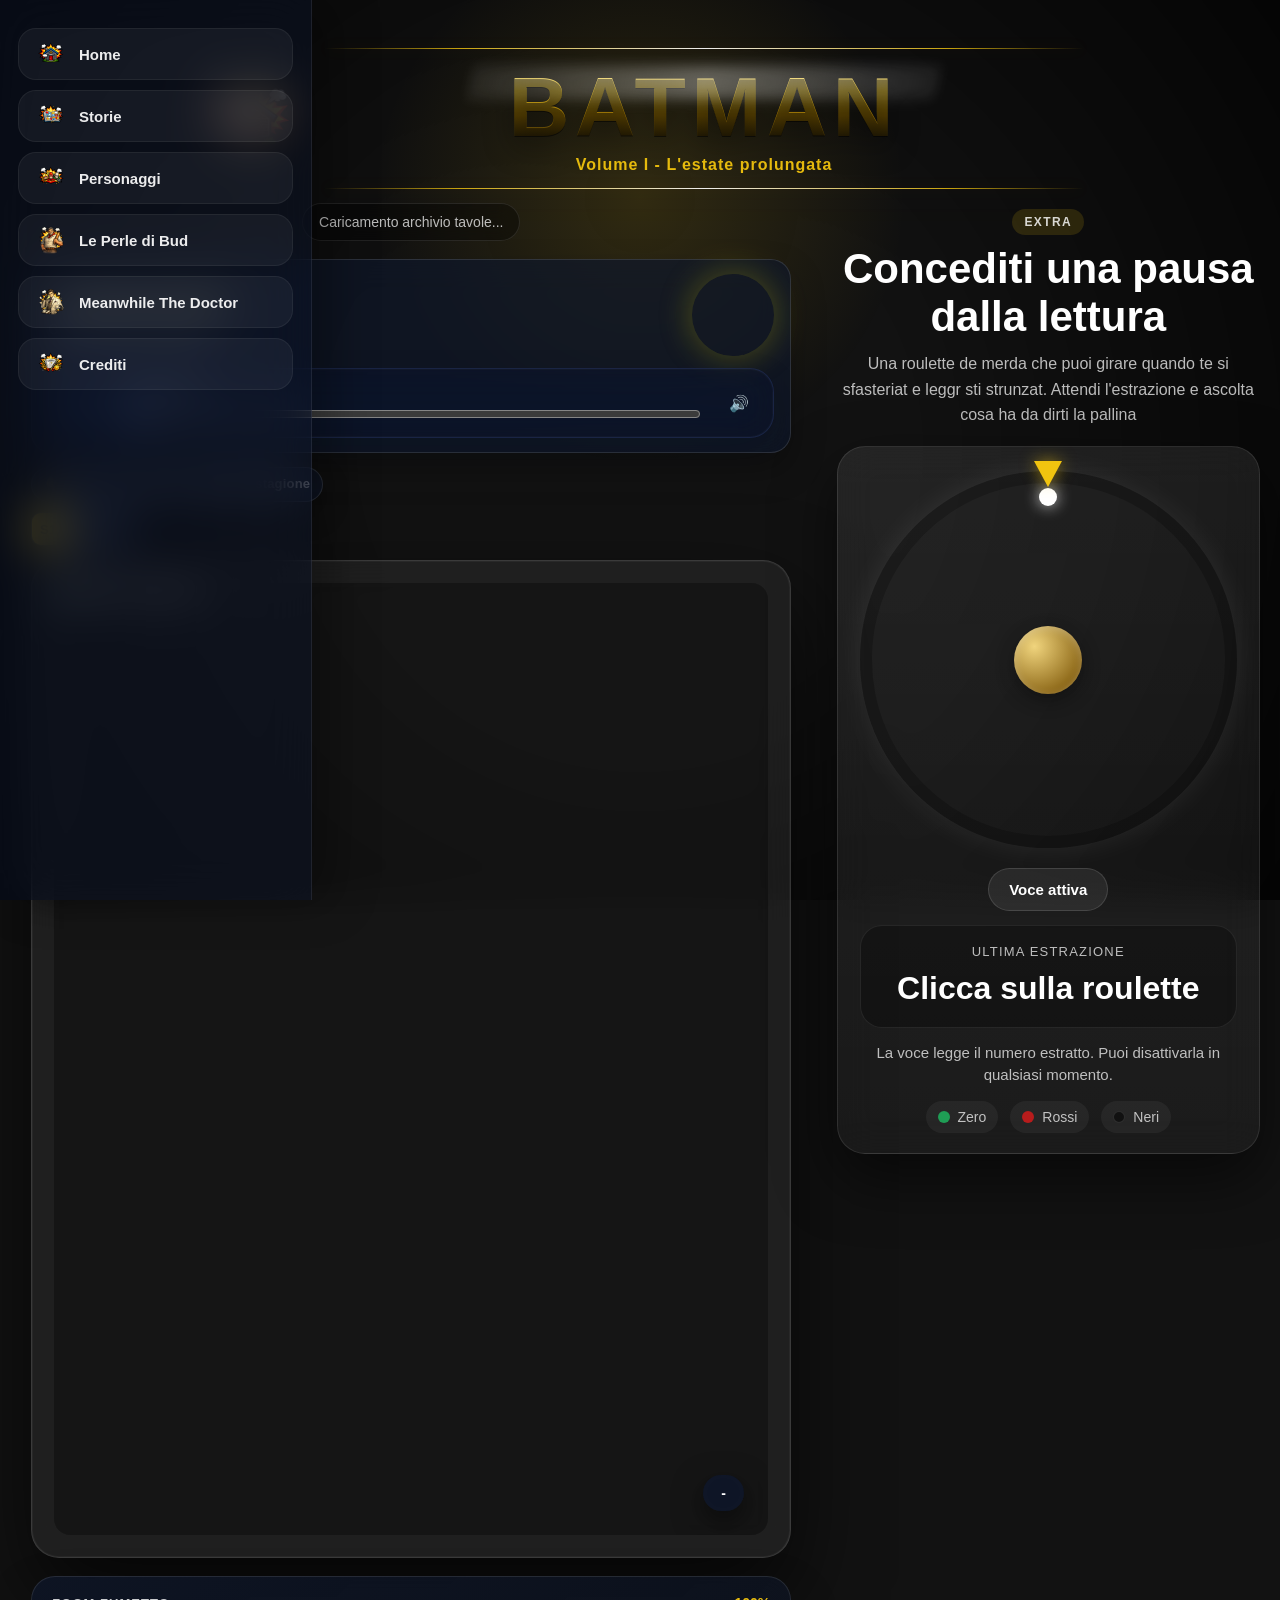
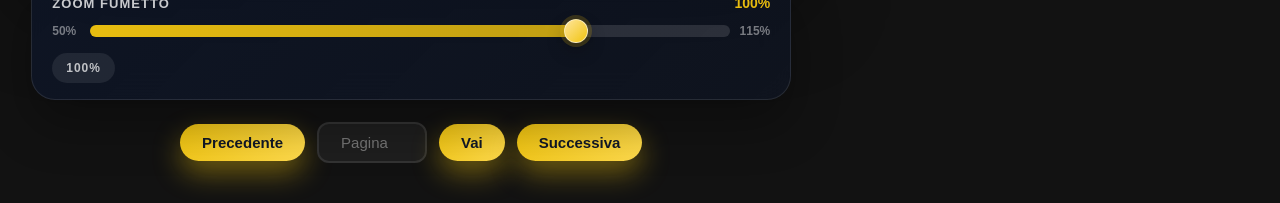
==== commit d558f6ea: "app.js update" ====
--- a/index.html
+++ b/index.html
@@ -367,6 +367,6 @@
     </div>
   </div>
 
-  <script src="./app.js?v=7" defer></script>
+  <script type="module" src="./app/app.js?v=7"></script>
 </body>
 </html>
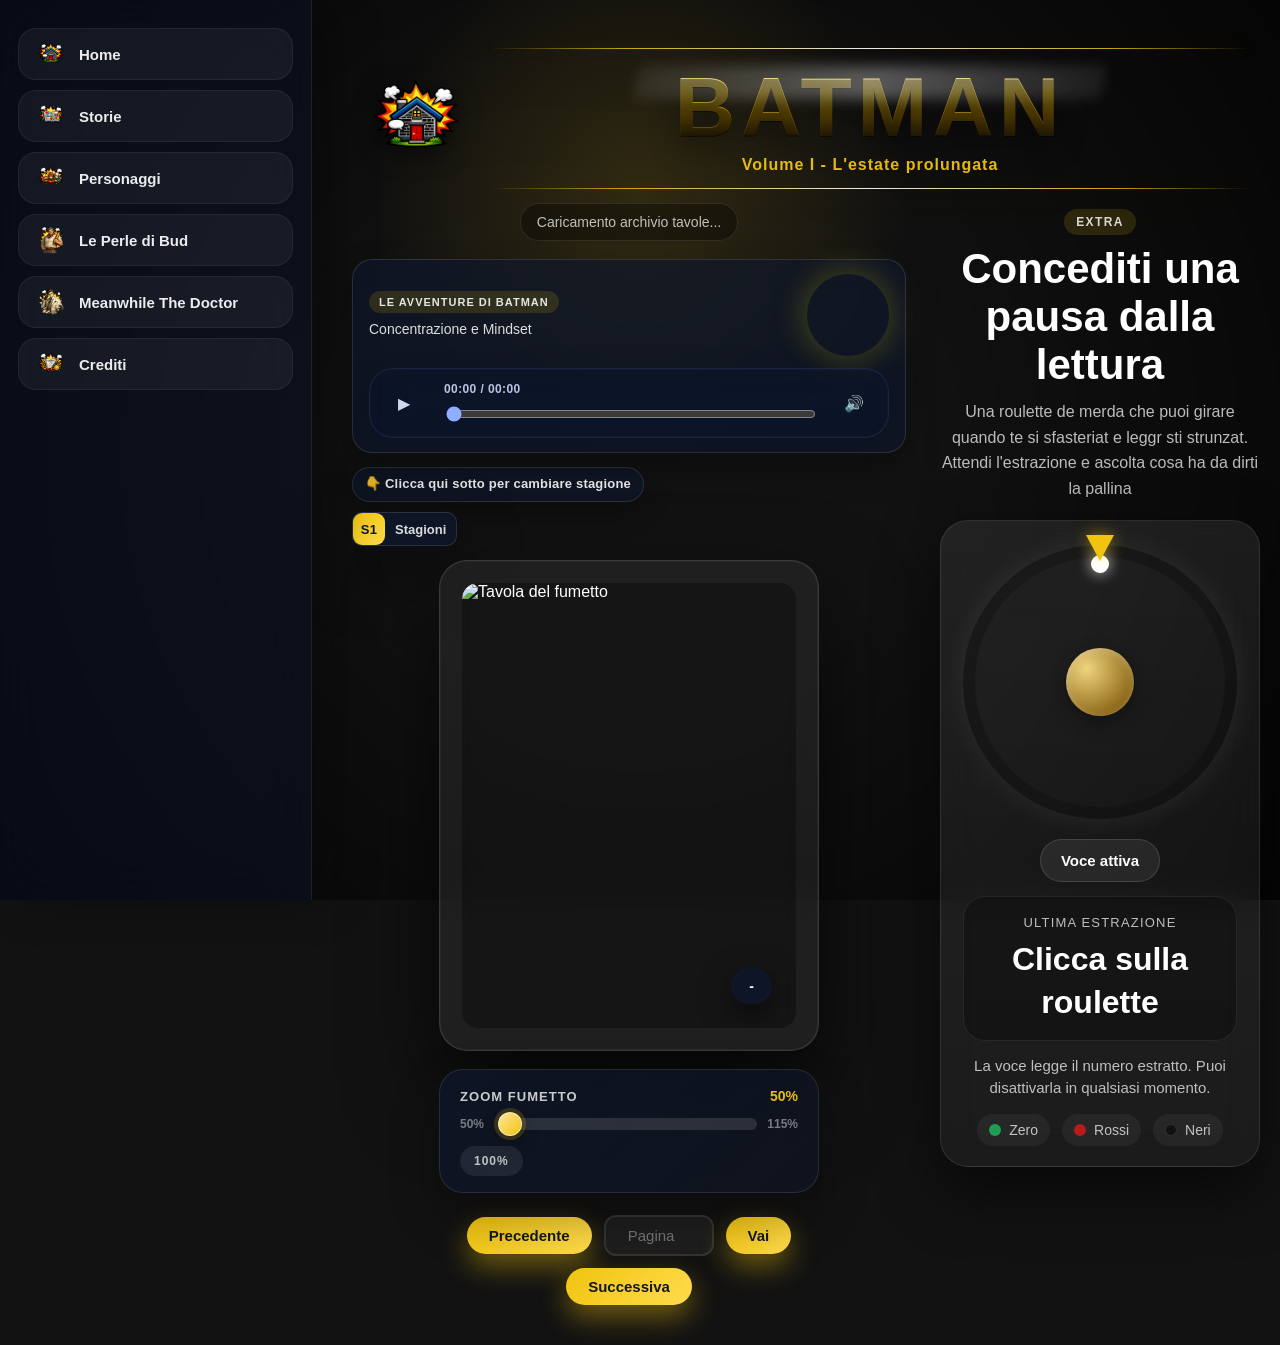
==== commit 6077bb1a: "update index" ====
--- a/index.html
+++ b/index.html
@@ -5,7 +5,7 @@
   <meta name="viewport" content="width=device-width,initial-scale=1" />
   <meta
     http-equiv="Content-Security-Policy"
-    content="default-src 'self'; script-src 'self'; style-src 'self'; img-src 'self' data: blob:; media-src 'self' blob:; connect-src 'self'; font-src 'self' data:; object-src 'none'; base-uri 'self'; form-action 'self'; worker-src 'self'; manifest-src 'self'"
+    content="upgrade-insecure-requests; default-src 'self'; script-src 'self'; style-src 'self'; img-src 'self' data: blob:; media-src 'self' blob:; connect-src 'self'; font-src 'self' data:; object-src 'none'; base-uri 'self'; form-action 'self'; worker-src 'self'; manifest-src 'self'"
   />
   <title>Batman Comic Reader</title>
   <meta name="theme-color" content="#000000" />
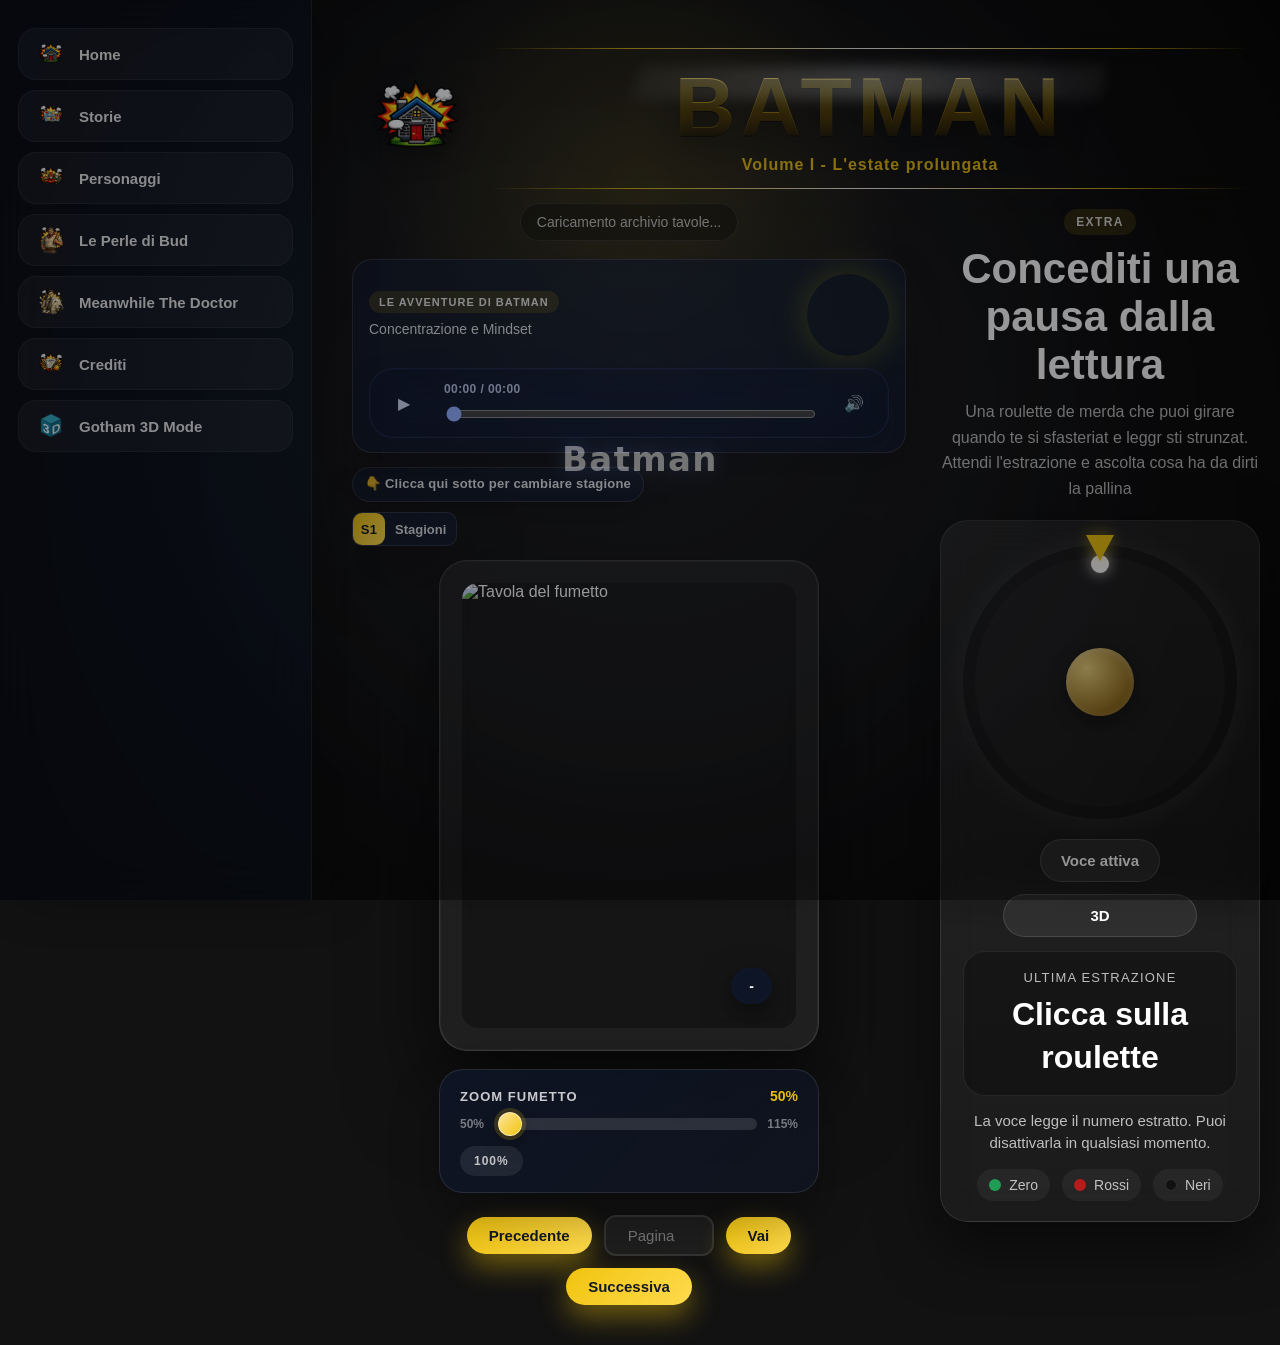
==== commit 534a642b: "gotham 3dmode" ====
--- a/index.html
+++ b/index.html
@@ -16,8 +16,17 @@
   <link rel="icon" href="./icons/icon-192.png?v=7" type="image/png" />
   <link rel="apple-touch-icon" href="./icons/icon-192.png?v=7" />
   <link rel="stylesheet" href="./app.css?v=7" />
+  <link rel="stylesheet" href="./roulette3d.css?v=7" />
 </head>
 <body>
+  <!-- Intro animata col logo del progetto (una volta per sessione) -->
+  <div id="intro-overlay" class="intro-overlay" role="presentation">
+    <div class="intro-inner">
+      <img class="intro-logo" src="./icons/icon-512.png" alt="" />
+      <div class="intro-title">Batman</div>
+    </div>
+  </div>
+
   <video id="bg-video" autoplay muted loop playsinline preload="metadata">
     <source src="gotham.mp4" type="video/mp4" />
   </video>
@@ -66,6 +75,10 @@
       <a href="./crediti.html" class="site-drawer-link">
         <img class="site-drawer-link-icon" src="./assets/menu/crediti.png" alt="" aria-hidden="true" />
         <span class="site-drawer-link-label">Crediti</span>
+      </a>
+      <a href="./gotham.html" class="site-drawer-link">
+        <img class="site-drawer-link-icon" src="./assets/menu/3d.svg" alt="" aria-hidden="true" />
+        <span class="site-drawer-link-label">Gotham 3D Mode</span>
       </a>
       </nav>
     </aside>
@@ -278,6 +291,7 @@
         <div class="roulette-controls">
           <div class="roulette-actions">
             <button id="roulette-voice-btn" class="roulette-btn roulette-btn-secondary" type="button" aria-pressed="true">Voce attiva</button>
+            <button id="roulette-mode-btn" class="roulette-btn roulette-btn-secondary roulette-mode-btn" type="button" aria-pressed="true" aria-label="Modalità roulette: tocca per passare tra 3D e 2D">3D</button>
           </div>
 
           <div class="roulette-result-panel">
@@ -367,6 +381,18 @@
     </div>
   </div>
 
+  <!-- Overlay Roulette 3D (vuoto finché non si apre; Three.js caricato al click) -->
+  <div id="roulette3d-overlay" class="roulette3d-overlay" hidden inert aria-hidden="true">
+    <canvas id="roulette3d-overlay-canvas" aria-label="Roulette napoletana 3D"></canvas>
+    <button id="roulette3d-overlay-close" class="roulette3d-close" type="button" aria-label="Chiudi roulette 3D">&#10005;</button>
+    <div class="roulette3d-bar" role="group" aria-label="Controlli roulette 3D">
+      <button id="roulette3d-overlay-spin" class="roulette3d-btn" type="button">GIRA</button>
+      <button id="roulette3d-overlay-voice" class="roulette3d-btn" type="button" aria-pressed="true">Voce attiva</button>
+      <div id="roulette3d-overlay-result" class="roulette3d-resultbox" aria-live="polite">&#8212;</div>
+    </div>
+  </div>
+
   <script type="module" src="./app/app.js?v=7"></script>
+  <script type="module" src="./app/roulette3d-launch.js?v=7"></script>
 </body>
 </html>
--- a/app.css
+++ b/app.css
@@ -230,6 +230,15 @@
   flex:1;
 }
 
+.site-drawer-badge{
+  width:22px;
+  height:22px;
+  object-fit:contain;
+  flex-shrink:0;
+  pointer-events:none;
+  filter:drop-shadow(0 2px 4px rgba(0,0,0,0.35));
+}
+
 .site-drawer-link:hover,
 .site-drawer-link:focus-visible{
   transform:translateX(4px);
@@ -2465,3 +2474,117 @@
 
 
 
+
+/* ── Disclaimer fan-made: footer discreto su tutte le pagine ── */
+.site-disclaimer{
+  margin:30px auto 0;
+  max-width:900px;
+  padding:14px 18px 22px;
+  text-align:center;
+  font:400 12px/1.5 system-ui,Arial,sans-serif;
+  color:rgba(255,255,255,.45);
+}
+.site-disclaimer p{ margin:0; }
+
+/* ── Disclaimer dettagliato: sezione Crediti ── */
+.site-legal-detail{
+  max-width:820px;
+  margin:32px auto;
+  padding:22px 24px;
+  border:1px solid rgba(212,175,55,.35);
+  border-radius:12px;
+  background:rgba(0,0,0,.35);
+  color:rgba(255,255,255,.80);
+  font:400 14px/1.6 system-ui,Arial,sans-serif;
+}
+.site-legal-detail h2{ margin:0 0 12px; font-size:18px; color:#ffd86e; }
+.site-legal-detail p{ margin:0 0 10px; }
+.site-legal-detail ul{ margin:0 0 10px 18px; padding:0; }
+.site-legal-detail li{ margin:4px 0; }
+.site-legal-detail strong{ color:#fff; }
+
+/* ── Pulsante "Altre lingue" + pannello traduzioni ── */
+.site-lang-btn{
+  margin-top:10px;
+  background:transparent;
+  border:1px solid rgba(212,175,55,.5);
+  color:rgba(255,255,255,.6);
+  border-radius:8px;
+  padding:5px 12px;
+  font:600 12px system-ui,Arial,sans-serif;
+  cursor:pointer;
+}
+.site-lang-btn:hover{ color:#ffd86e; border-color:#d4af37; }
+.site-lang-panel{
+  margin:10px auto 0;
+  max-width:680px;
+  display:grid;
+  gap:8px;
+  text-align:left;
+}
+.site-lang-panel p{
+  margin:0;
+  font-size:12px;
+  line-height:1.5;
+  color:rgba(255,255,255,.6);
+}
+.site-legal-detail .site-lang-panel p{
+  color:rgba(255,255,255,.80);
+  font-size:13px;
+}
+
+/* ── Selettore lingua avviso + testo tradotto ── */
+.site-lang-select{
+  margin-top:10px;
+  background:rgba(0,0,0,.35);
+  border:1px solid rgba(212,175,55,.5);
+  color:#ffd86e;
+  border-radius:8px;
+  padding:6px 12px;
+  font:600 12px system-ui,Arial,sans-serif;
+  cursor:pointer;
+}
+.site-lang-output{
+  margin:10px auto 0;
+  max-width:680px;
+  font-size:13px;
+  line-height:1.6;
+  color:rgba(255,255,255,.7);
+}
+.site-legal-detail .site-lang-output{ color:rgba(255,255,255,.82); }
+.site-lang-output[dir="rtl"]{ text-align:right; }
+
+/* ── Intro animata col logo (apertura sito) ── */
+.intro-overlay{
+  position:fixed; inset:0; z-index:9999;
+  display:flex; align-items:center; justify-content:center;
+  background:radial-gradient(circle at 50% 40%, #14161d 0%, #050507 70%);
+  opacity:1;
+  transition:opacity .7s ease, visibility .7s ease;
+}
+.intro-overlay.intro-done{ opacity:0; visibility:hidden; pointer-events:none; }
+.intro-inner{ display:flex; flex-direction:column; align-items:center; gap:18px; }
+.intro-logo{
+  width:min(46vw,220px); height:auto;
+  filter:drop-shadow(0 0 30px rgba(120,160,255,.35));
+  animation:introLogo 1.4s cubic-bezier(.2,.8,.2,1) both;
+}
+.intro-title{
+  font:800 clamp(20px,5vw,34px)/1 system-ui,Arial,sans-serif;
+  letter-spacing:.04em; color:#fff;
+  text-shadow:0 0 18px rgba(120,160,255,.45);
+  opacity:0; animation:introTitle .9s ease .7s both;
+}
+@keyframes introLogo{
+  0%{ opacity:0; transform:scale(.6) translateY(10px); }
+  60%{ opacity:1; }
+  100%{ opacity:1; transform:scale(1) translateY(0); }
+}
+@keyframes introTitle{
+  from{ opacity:0; transform:translateY(12px); }
+  to{ opacity:1; transform:translateY(0); }
+}
+body.intro-lock{ overflow:hidden; }
+@media (prefers-reduced-motion: reduce){
+  .intro-logo,.intro-title{ animation:none; opacity:1; }
+}
--- a/roulette3d.css
+++ b/roulette3d.css
@@ -0,0 +1,115 @@
+/* ============================================================
+   ROULETTE 3D — Overlay + transizione (produzione)
+   Caricato da index.html / index-dev.html. La scena 3D è WebGL.
+   ============================================================ */
+
+/* Pulsante di avvio nella sezione roulette (riusa lo stile esistente) */
+.roulette-btn-3d {
+  border-color: #d4af37;
+}
+
+/* Overlay a tutto schermo */
+.roulette3d-overlay {
+  position: fixed;
+  inset: 0;
+  z-index: 1000;
+  display: flex;
+  background: rgba(6, 8, 12, 0);
+  -webkit-backdrop-filter: blur(0);
+  backdrop-filter: blur(0);
+  opacity: 0;
+  transition: opacity .4s ease, background .4s ease, backdrop-filter .4s ease;
+}
+.roulette3d-overlay.is-open {
+  opacity: 1;
+  background: rgba(6, 8, 12, .55);
+  -webkit-backdrop-filter: blur(6px);
+  backdrop-filter: blur(6px);
+}
+.roulette3d-overlay[hidden] { display: none; }
+
+/* Canvas WebGL a tutto schermo, con entrata in scala (transizione pro) */
+#roulette3d-overlay-canvas {
+  position: fixed;
+  inset: 0;
+  width: 100%;
+  height: 100%;
+  display: block;
+  transform: scale(.85);
+  opacity: 0;
+  transition: transform .45s cubic-bezier(.2, .8, .2, 1), opacity .45s ease;
+}
+.roulette3d-overlay.is-open #roulette3d-overlay-canvas {
+  transform: scale(1);
+  opacity: 1;
+}
+
+/* Tasto chiudi */
+.roulette3d-close {
+  position: fixed;
+  top: 18px; right: 18px;
+  z-index: 1002;
+  width: 44px; height: 44px;
+  border-radius: 50%;
+  border: 1px solid #d4af37;
+  background: rgba(0, 0, 0, .5);
+  color: #ffd86e;
+  font: 700 18px Arial, sans-serif;
+  cursor: pointer;
+}
+.roulette3d-close:hover { background: rgba(0, 0, 0, .8); }
+
+/* Barra controlli in basso */
+.roulette3d-bar {
+  position: fixed;
+  left: 0; right: 0; bottom: 26px;
+  z-index: 1002;
+  display: flex;
+  gap: 14px;
+  justify-content: center;
+  align-items: center;
+  flex-wrap: wrap;
+  padding: 0 16px;
+}
+.roulette3d-btn {
+  background: #1b1410;
+  color: #ffd86e;
+  border: 2px solid #d4af37;
+  border-radius: 10px;
+  padding: 12px 24px;
+  font: bold 16px Arial, sans-serif;
+  cursor: pointer;
+  transition: background .15s ease;
+}
+.roulette3d-btn:hover { background: #2a2014; }
+.roulette3d-btn:disabled { opacity: .5; cursor: default; }
+.roulette3d-resultbox {
+  color: #fff;
+  background: rgba(0, 0, 0, .55);
+  border: 1px solid #d4af37;
+  border-radius: 10px;
+  padding: 10px 18px;
+  font: 600 16px Arial, sans-serif;
+  min-width: 220px;
+  text-align: center;
+}
+
+/* Blocca lo scroll della pagina quando l'overlay è aperto */
+body.roulette3d-lock { overflow: hidden; }
+
+/* Nasconde il menu hamburger (e il drawer) mentre la roulette 3D è aperta */
+body.roulette3d-lock .hamburger-toggle,
+body.roulette3d-lock #site-drawer,
+body.roulette3d-lock #site-drawer-overlay {
+  opacity: 0 !important;
+  visibility: hidden !important;
+  pointer-events: none !important;
+}
+
+/* Pulsante modalità (3D/2D): va a capo, sotto "Voce attiva" */
+.roulette-actions .roulette-mode-btn { flex-basis: 100%; }
+
+@media (prefers-reduced-motion: reduce) {
+  .roulette3d-overlay,
+  #roulette3d-overlay-canvas { transition: none; }
+}
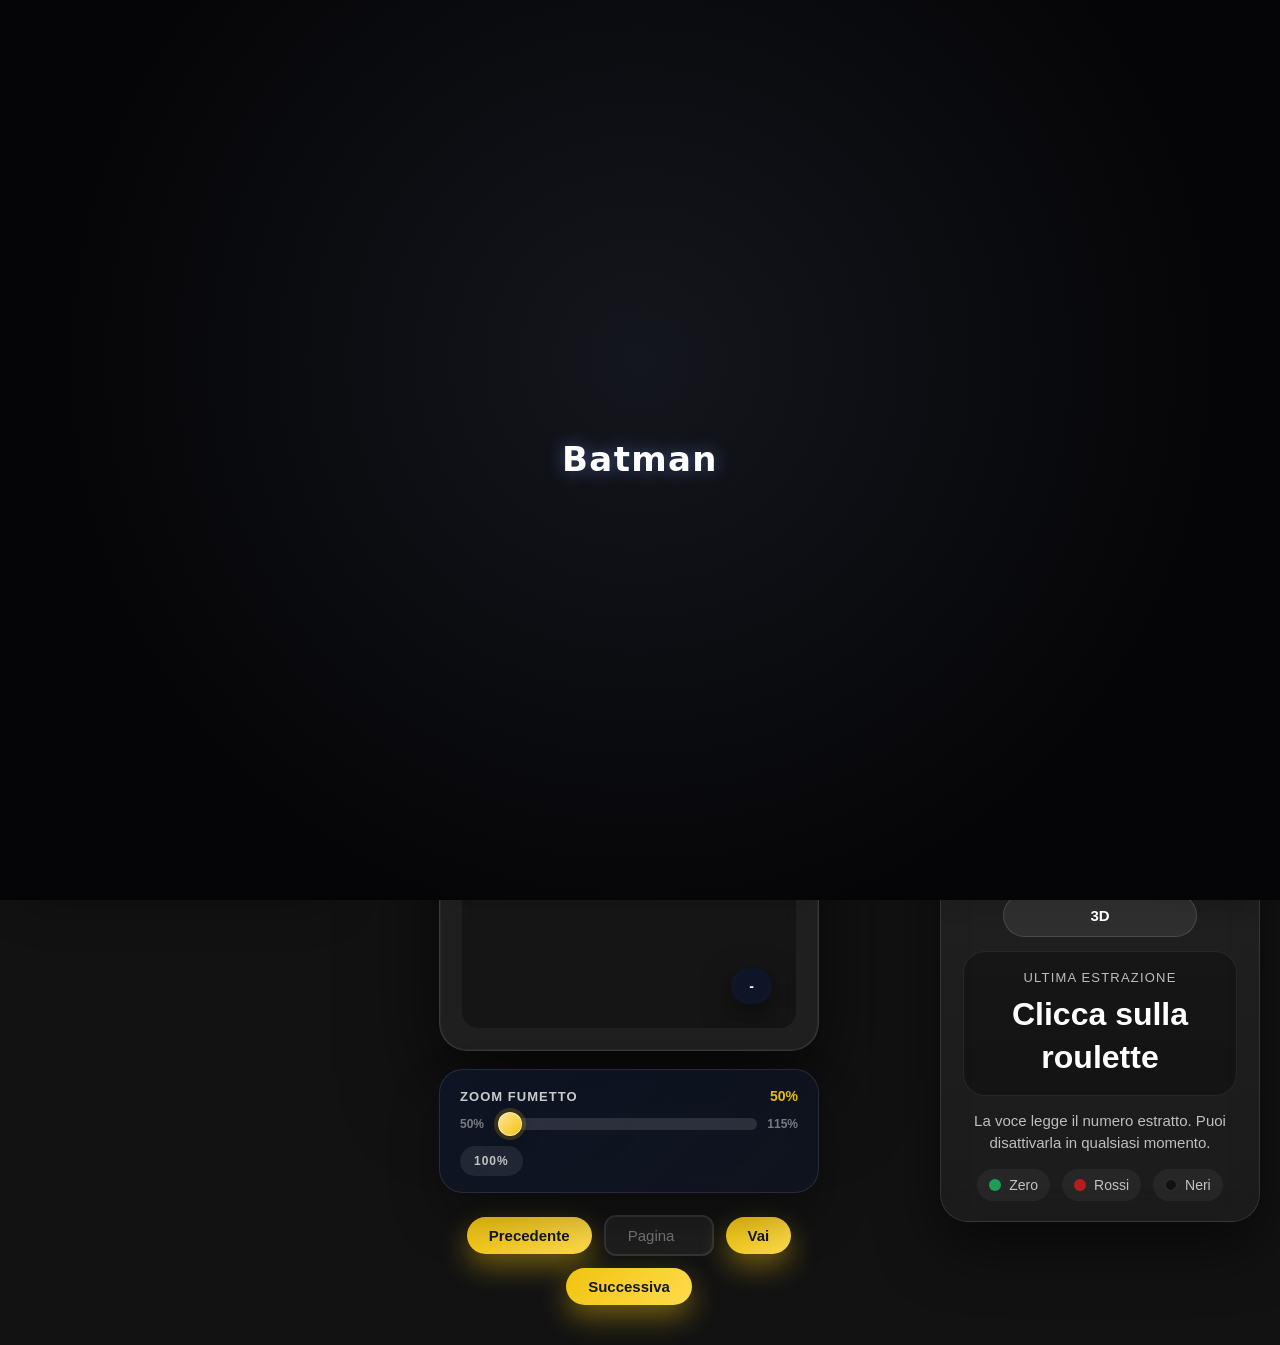
==== commit a0669354: "index update" ====
--- a/index.html
+++ b/index.html
@@ -390,6 +390,11 @@
       <button id="roulette3d-overlay-voice" class="roulette3d-btn" type="button" aria-pressed="true">Voce attiva</button>
       <div id="roulette3d-overlay-result" class="roulette3d-resultbox" aria-live="polite">&#8212;</div>
     </div>
+    <!-- Gate orientamento: su smartphone la roulette 3D va usata in orizzontale -->
+    <div class="roulette3d-rotate" role="alert">
+      <div class="roulette3d-rotate-phone" aria-hidden="true"></div>
+      <p class="roulette3d-rotate-text">Ruota lo smartphone in orizzontale per usare la roulette 3D</p>
+    </div>
   </div>
 
   <script type="module" src="./app/app.js?v=7"></script>
--- a/roulette3d.css
+++ b/roulette3d.css
@@ -113,3 +113,58 @@
   .roulette3d-overlay,
   #roulette3d-overlay-canvas { transition: none; }
 }
+
+/* ============================================================
+   Gate orientamento (solo smartphone): la roulette 3D richiede la
+   modalità orizzontale. In verticale un overlay bloccante copre il
+   canvas e i controlli vengono nascosti finché non si ruota.
+   ============================================================ */
+.roulette3d-rotate {
+  position: fixed;
+  inset: 0;
+  z-index: 1001;               /* sopra il canvas, sotto il tasto Chiudi (1002) */
+  display: none;               /* attivo solo su smartphone in verticale */
+  flex-direction: column;
+  align-items: center;
+  justify-content: center;
+  gap: 20px;
+  padding: 28px;
+  text-align: center;
+  background: rgba(6, 8, 12, .94);
+  color: #ffd86e;
+}
+.roulette3d-rotate-text {
+  margin: 0;
+  max-width: 16em;
+  font: 600 18px Arial, sans-serif;
+  line-height: 1.4;
+}
+.roulette3d-rotate-phone {
+  width: 48px;
+  height: 82px;
+  border: 3px solid #d4af37;
+  border-radius: 11px;
+  position: relative;
+  animation: roulette3d-rotate-hint 1.8s ease-in-out infinite;
+}
+.roulette3d-rotate-phone::after {
+  content: "";
+  position: absolute;
+  inset: 7px;
+  border-radius: 4px;
+  background: rgba(212, 175, 55, .18);
+}
+@keyframes roulette3d-rotate-hint {
+  0%, 28%   { transform: rotate(0deg); }
+  58%, 100% { transform: rotate(-90deg); }
+}
+
+/* Smartphone in verticale + roulette 3D aperta: mostra il gate, nasconde la barra. */
+@media (orientation: portrait) and (max-width: 600px) and (pointer: coarse) {
+  .roulette3d-overlay.is-open .roulette3d-rotate { display: flex; }
+  .roulette3d-overlay.is-open .roulette3d-bar { display: none; }
+}
+
+@media (prefers-reduced-motion: reduce) {
+  .roulette3d-rotate-phone { animation: none; }
+}
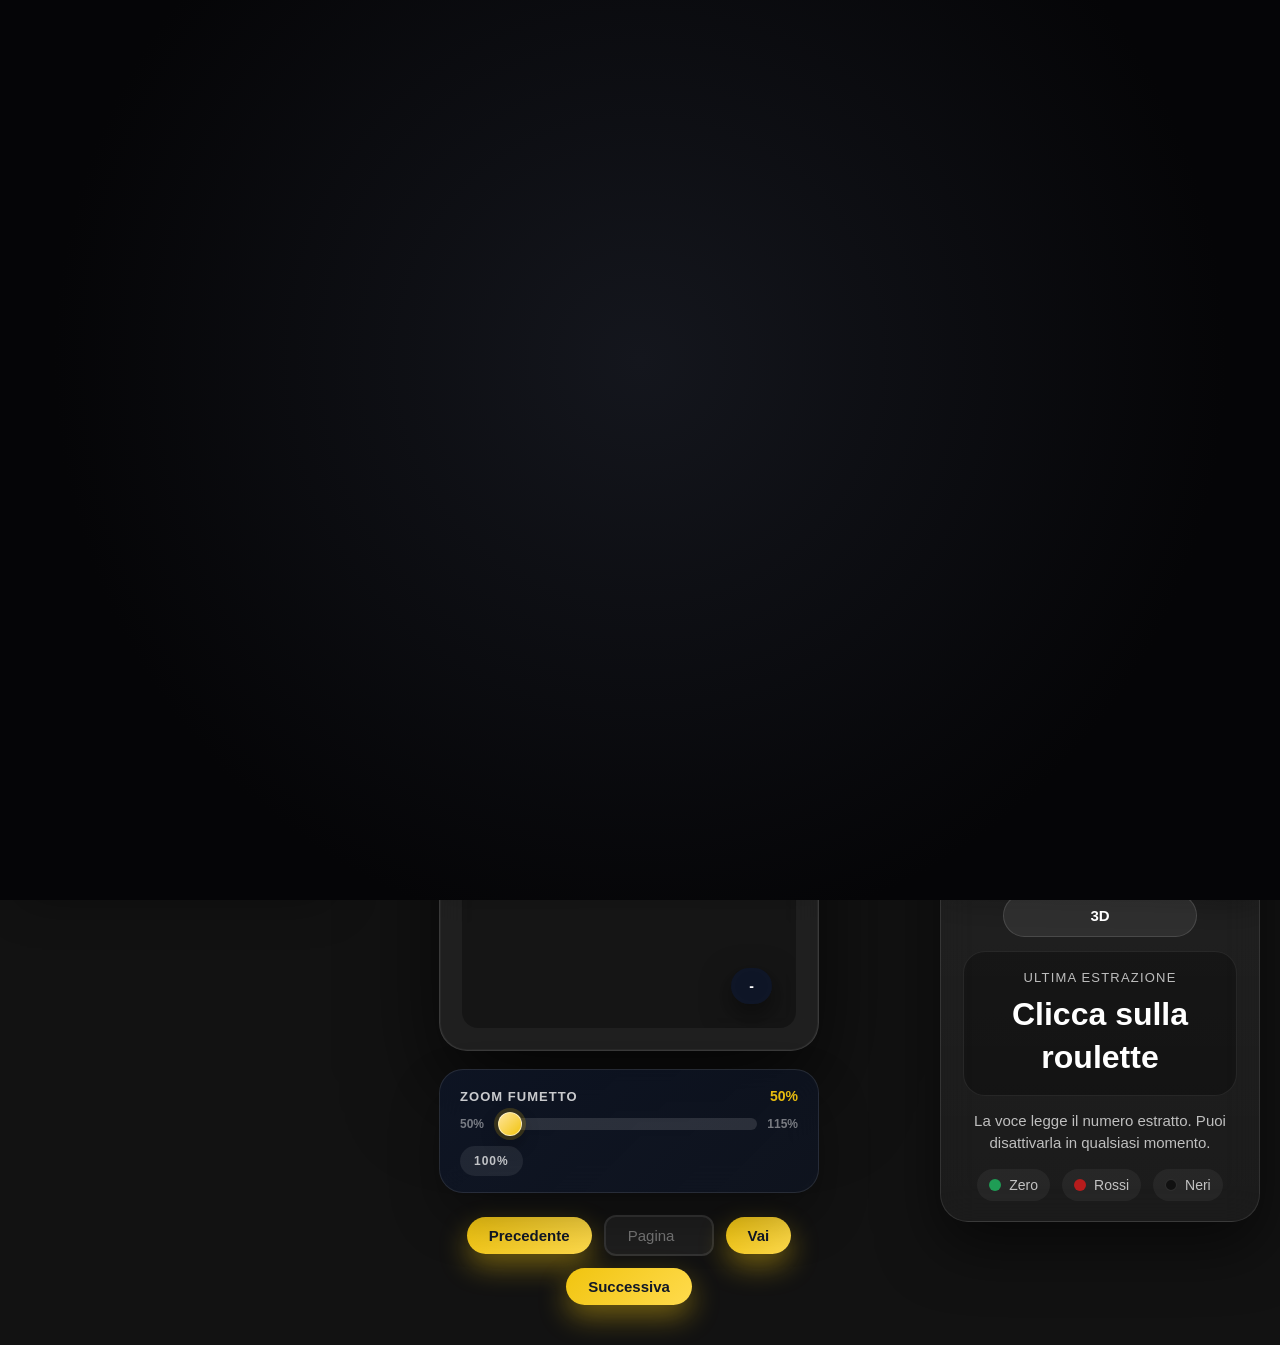
==== commit 92d198f1: "index update" ====
--- a/index.html
+++ b/index.html
@@ -1,4 +1,4 @@
-﻿<!DOCTYPE html>
+<!DOCTYPE html>
 <html lang="it">
 <head>
   <meta charset="utf-8" />
@@ -12,15 +12,16 @@
   <meta name="mobile-web-app-capable" content="yes" />
   <meta name="apple-mobile-web-app-status-bar-style" content="black-translucent" />
   <meta name="apple-mobile-web-app-title" content="Comic Reader" />
-  <link rel="manifest" href="./manifest.json?v=7" />
-  <link rel="icon" href="./icons/icon-192.png?v=7" type="image/png" />
-  <link rel="apple-touch-icon" href="./icons/icon-192.png?v=7" />
-  <link rel="stylesheet" href="./app.css?v=7" />
-  <link rel="stylesheet" href="./roulette3d.css?v=7" />
+  <link rel="manifest" href="./manifest.json?v=11" />
+  <link rel="icon" href="./icons/icon-192.png?v=11" type="image/png" />
+  <link rel="apple-touch-icon" href="./icons/icon-192.png?v=11" />
+  <link rel="stylesheet" href="./app.css?v=11" />
+  <link rel="stylesheet" href="./roulette3d.css?v=11" />
 </head>
 <body>
   <!-- Intro animata col logo del progetto (una volta per sessione) -->
   <div id="intro-overlay" class="intro-overlay" role="presentation">
+    <canvas id="intro-canvas" class="intro-canvas" aria-hidden="true"></canvas>
     <div class="intro-inner">
       <img class="intro-logo" src="./icons/icon-512.png" alt="" />
       <div class="intro-title">Batman</div>
@@ -397,7 +398,7 @@
     </div>
   </div>
 
-  <script type="module" src="./app/app.js?v=7"></script>
-  <script type="module" src="./app/roulette3d-launch.js?v=7"></script>
+  <script type="module" src="./app/app.js?v=11"></script>
+  <script type="module" src="./app/roulette3d-launch.js?v=11"></script>
 </body>
 </html>
--- a/app.css
+++ b/app.css
@@ -2585,6 +2585,10 @@
   to{ opacity:1; transform:translateY(0); }
 }
 body.intro-lock{ overflow:hidden; }
+/* Canvas 3D dell'intro (costruzione a mattoni). Attivo solo in modalità 3D. */
+.intro-canvas{ position:fixed; inset:0; width:100%; height:100%; display:none; }
+.intro-overlay.intro-3d .intro-canvas{ display:block; }
+.intro-overlay.intro-3d .intro-inner{ display:none; }
 @media (prefers-reduced-motion: reduce){
   .intro-logo,.intro-title{ animation:none; opacity:1; }
 }
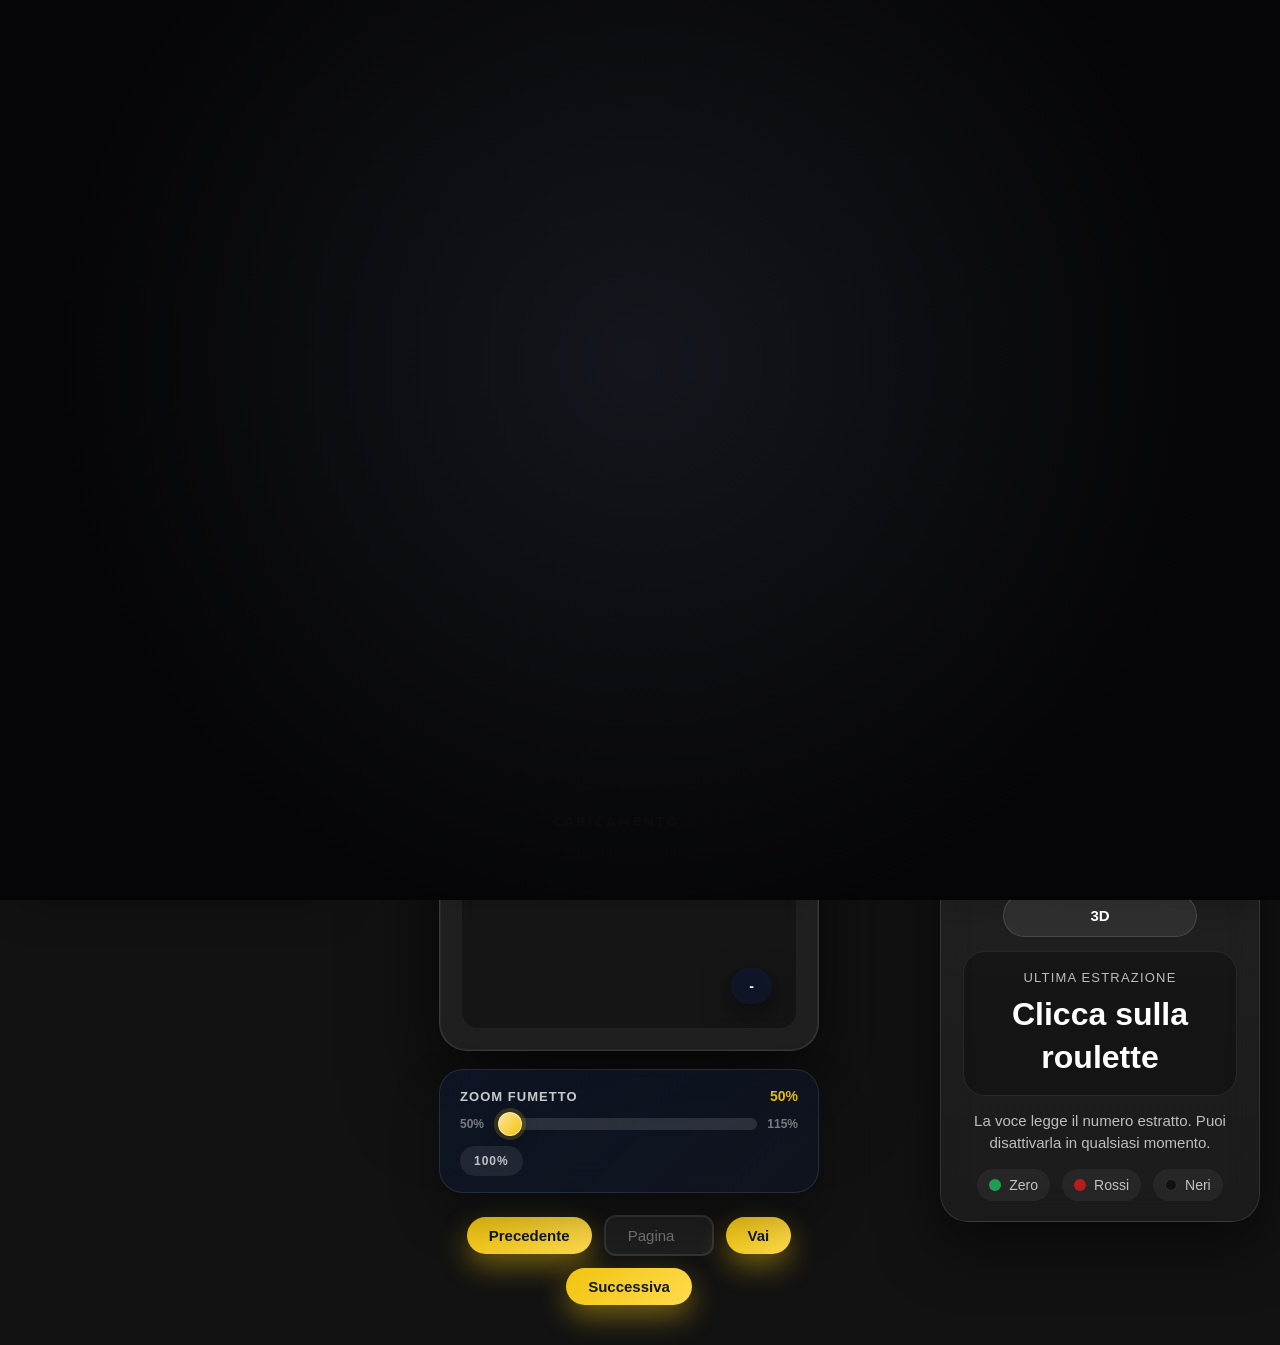
==== commit 385a0843: "intro update" ====
--- a/index.html
+++ b/index.html
@@ -12,11 +12,11 @@
   <meta name="mobile-web-app-capable" content="yes" />
   <meta name="apple-mobile-web-app-status-bar-style" content="black-translucent" />
   <meta name="apple-mobile-web-app-title" content="Comic Reader" />
-  <link rel="manifest" href="./manifest.json?v=11" />
-  <link rel="icon" href="./icons/icon-192.png?v=11" type="image/png" />
-  <link rel="apple-touch-icon" href="./icons/icon-192.png?v=11" />
-  <link rel="stylesheet" href="./app.css?v=11" />
-  <link rel="stylesheet" href="./roulette3d.css?v=11" />
+  <link rel="manifest" href="./manifest.json?v=12" />
+  <link rel="icon" href="./icons/icon-192.png?v=12" type="image/png" />
+  <link rel="apple-touch-icon" href="./icons/icon-192.png?v=12" />
+  <link rel="stylesheet" href="./app.css?v=12" />
+  <link rel="stylesheet" href="./roulette3d.css?v=12" />
 </head>
 <body>
   <!-- Intro animata col logo del progetto (una volta per sessione) -->
@@ -398,7 +398,7 @@
     </div>
   </div>
 
-  <script type="module" src="./app/app.js?v=11"></script>
-  <script type="module" src="./app/roulette3d-launch.js?v=11"></script>
+  <script type="module" src="./app/app.js?v=12"></script>
+  <script type="module" src="./app/roulette3d-launch.js?v=12"></script>
 </body>
 </html>
--- a/app.css
+++ b/app.css
@@ -2589,6 +2589,25 @@
 .intro-canvas{ position:fixed; inset:0; width:100%; height:100%; display:none; }
 .intro-overlay.intro-3d .intro-canvas{ display:block; }
 .intro-overlay.intro-3d .intro-inner{ display:none; }
+/* Indicatore "Caricamento" (intro come schermata di caricamento) */
+.intro-loading{
+  position:fixed; left:0; right:0; bottom:8%;
+  z-index:10001; display:none;
+  justify-content:center; align-items:center; gap:9px;
+  color:#d4af37; font:600 13px/1 system-ui,Arial,sans-serif;
+  letter-spacing:.14em; text-transform:uppercase; pointer-events:none;
+  opacity:0; animation:introLoadingIn .4s ease forwards;
+}
+.intro-loading.is-visible{ display:flex; }
+.intro-loading i{
+  width:7px; height:7px; border-radius:50%; background:#d4af37;
+  opacity:.3; animation:introDot 1.1s infinite ease-in-out;
+}
+.intro-loading i:nth-of-type(2){ animation-delay:.18s; }
+.intro-loading i:nth-of-type(3){ animation-delay:.36s; }
+@keyframes introLoadingIn{ from{ opacity:0; } to{ opacity:1; } }
+@keyframes introDot{ 0%,100%{ opacity:.25; transform:translateY(0); } 50%{ opacity:1; transform:translateY(-5px); } }
+@media (prefers-reduced-motion: reduce){ .intro-loading i{ animation:none; } }
 @media (prefers-reduced-motion: reduce){
   .intro-logo,.intro-title{ animation:none; opacity:1; }
 }
